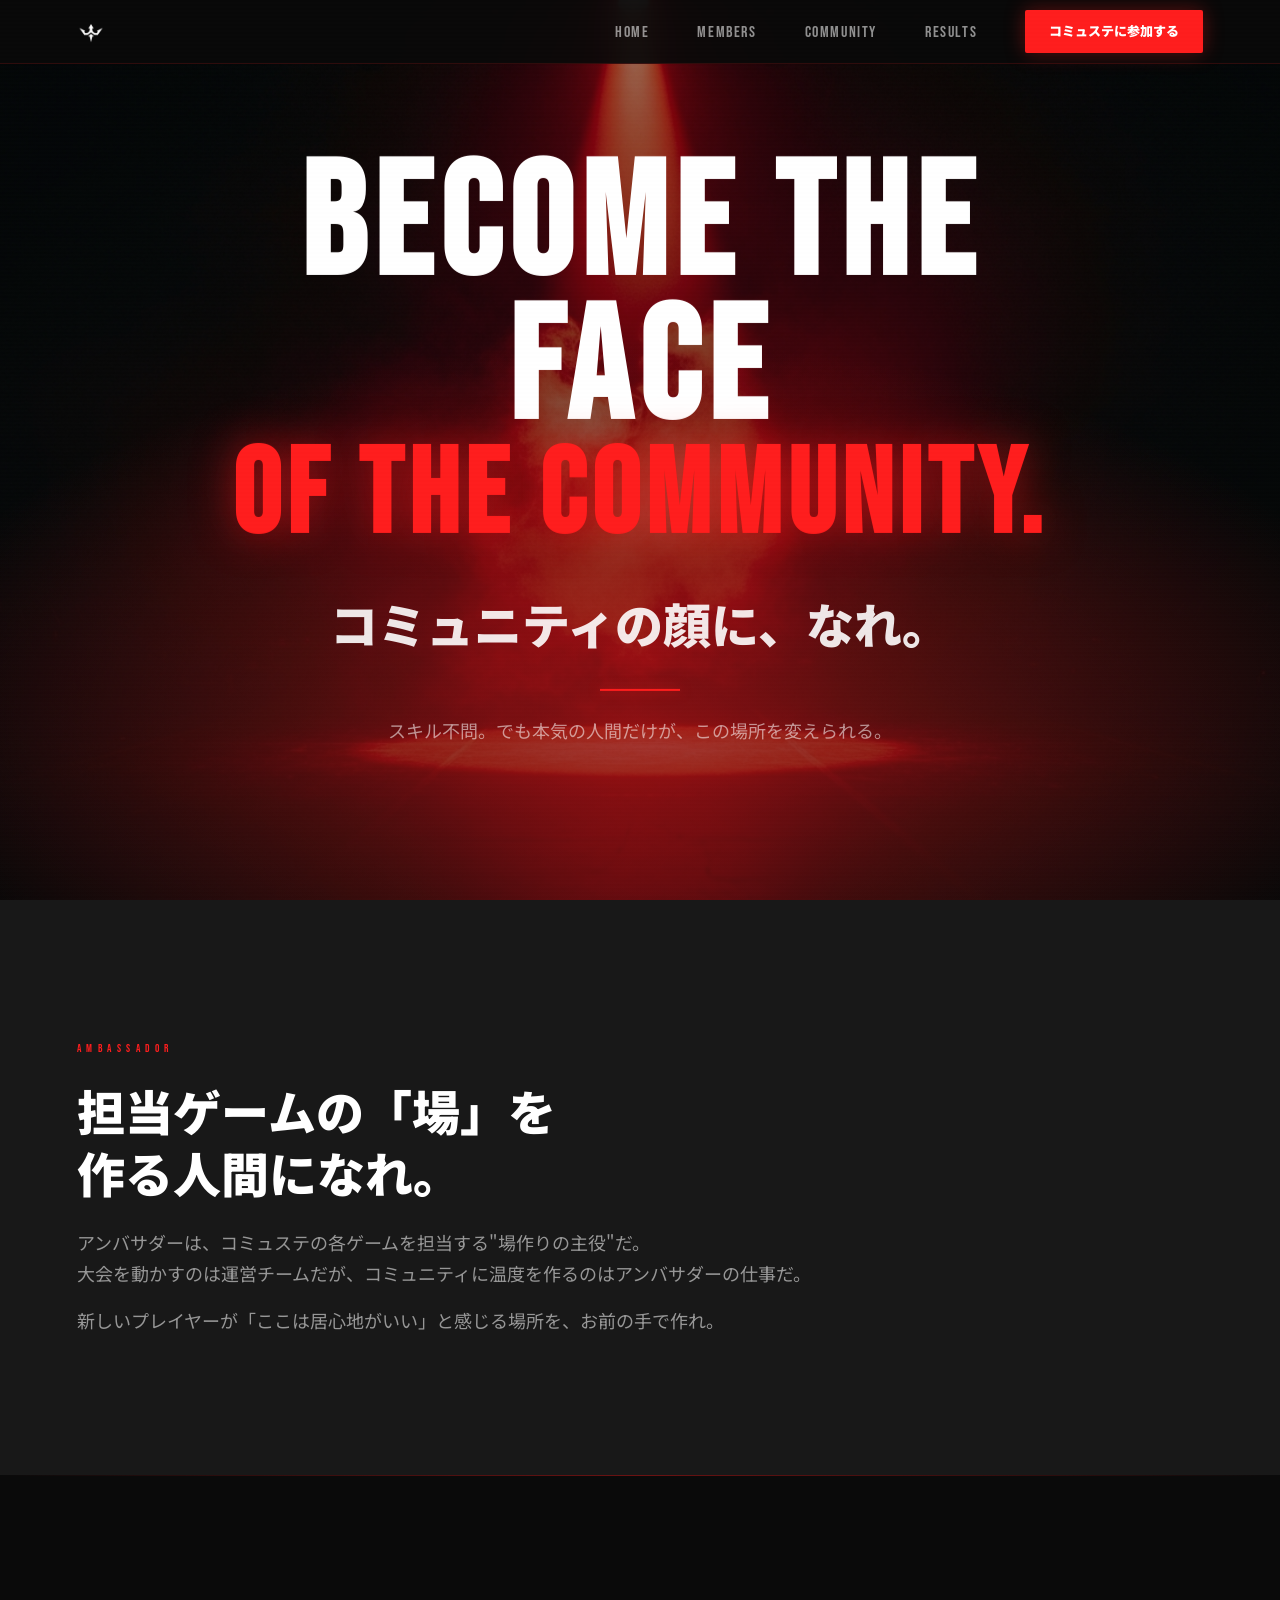
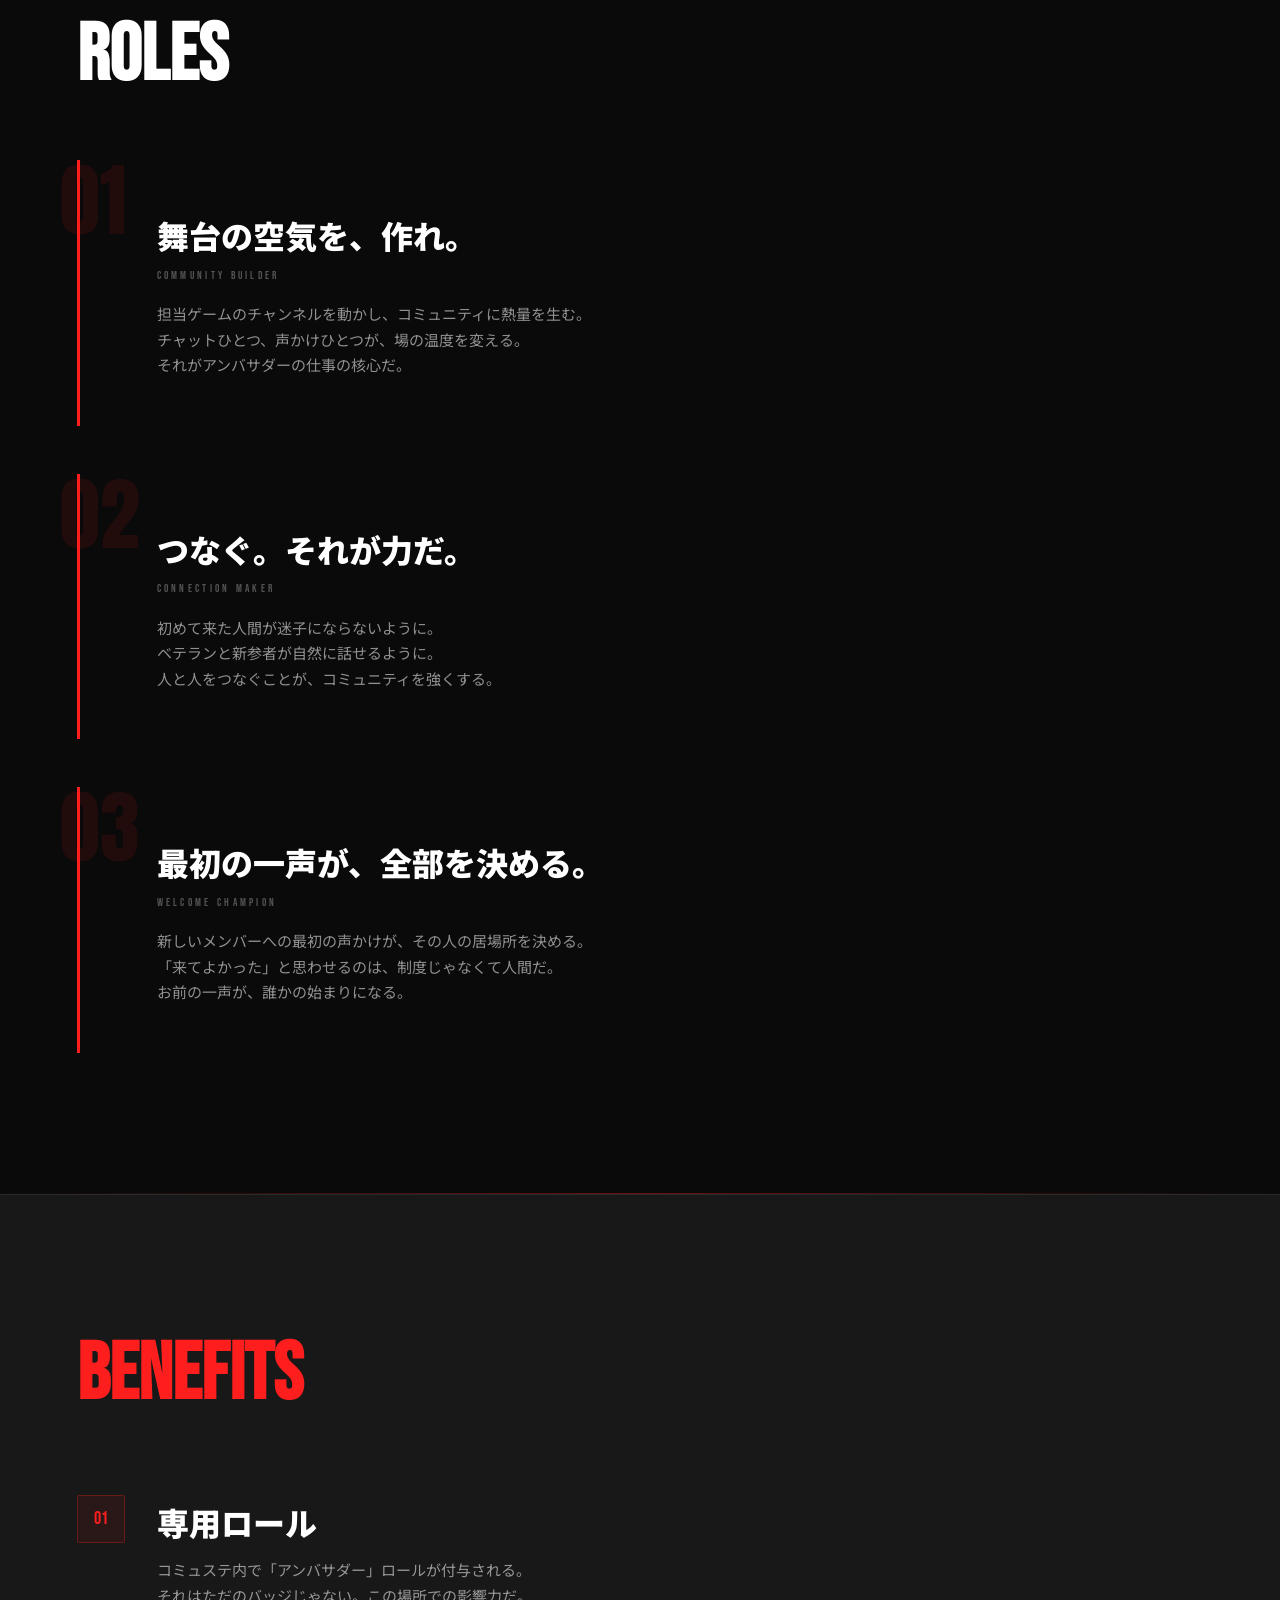
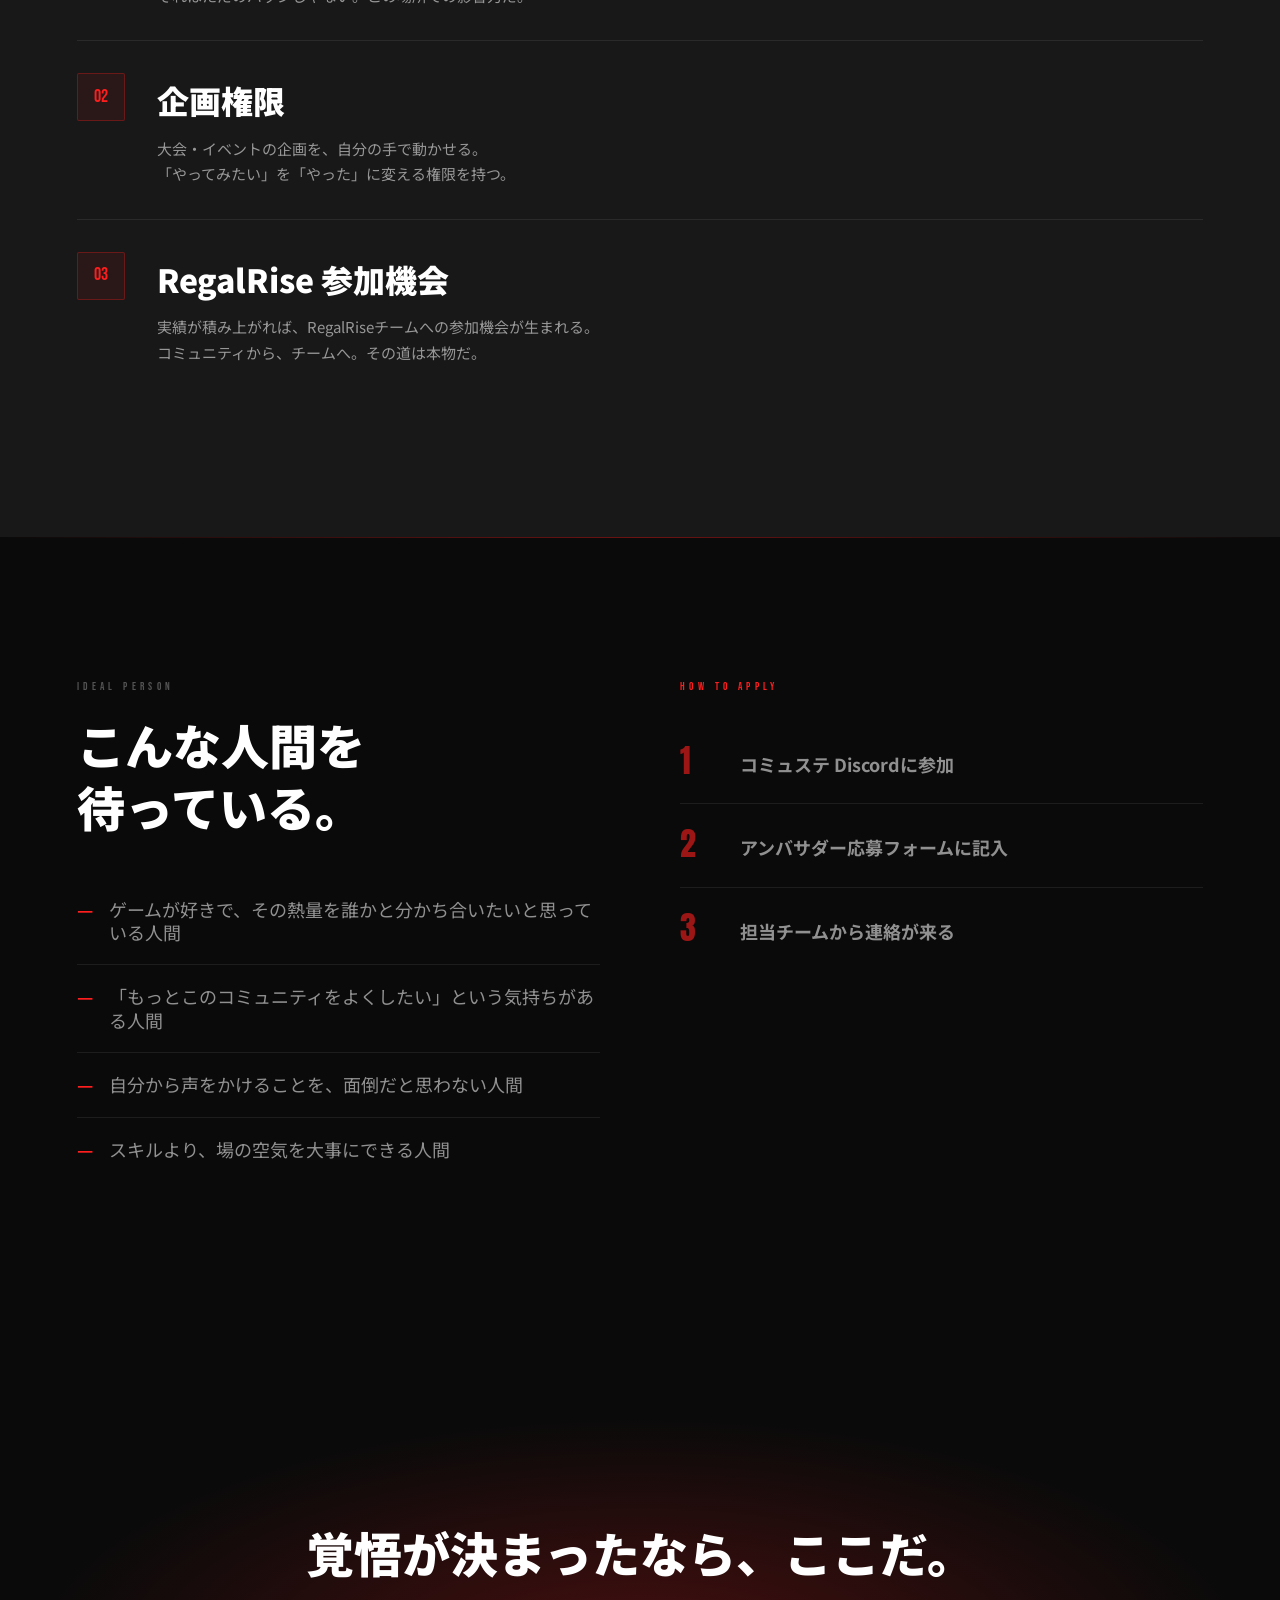
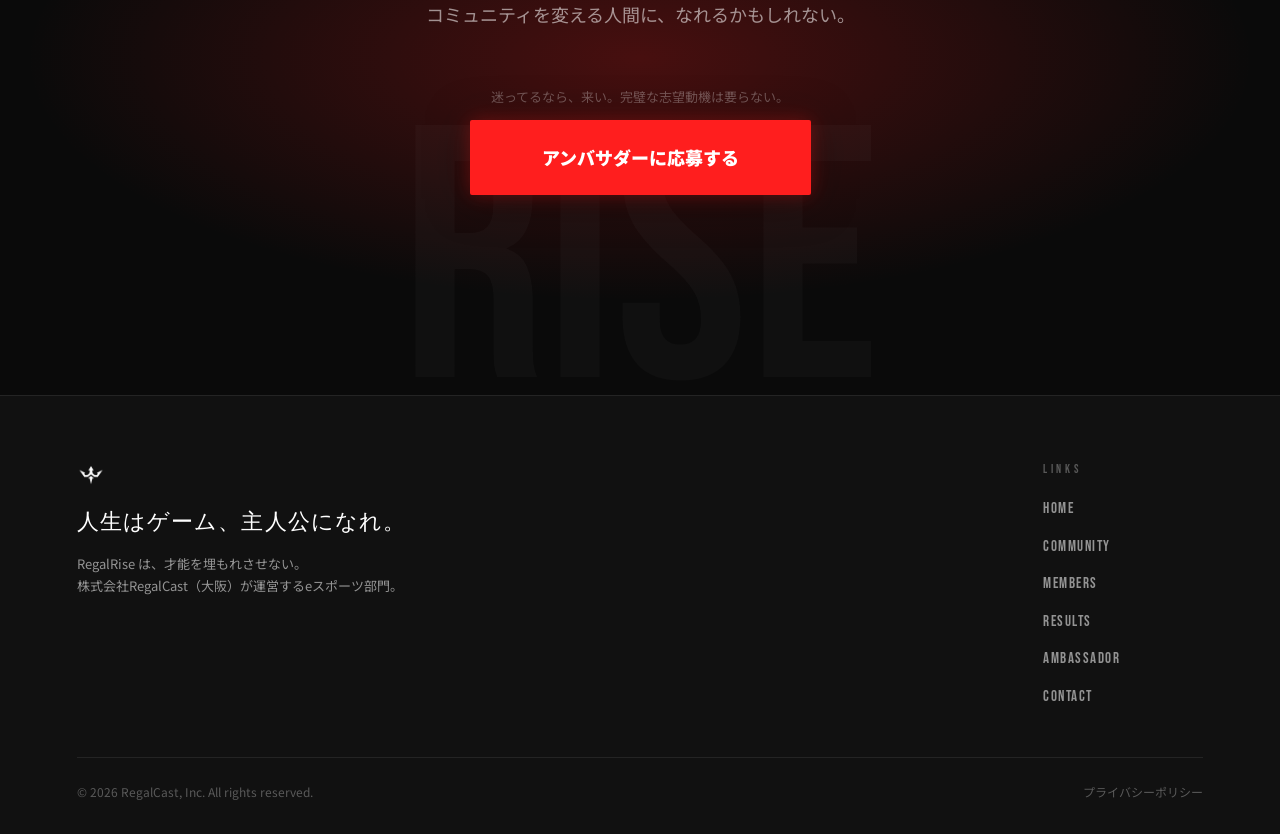
==== ambassador.html @ af154e37 "feat: RegalRise HP v3 初期コミット eスポーツチームRegalRise 公式HP - movie.html（ブランドムービー）からの遷移先 - 全9ページ（index/membe" ====
<!DOCTYPE html>
<html lang="ja">
<head>
  <meta charset="UTF-8">
  <meta name="viewport" content="width=device-width, initial-scale=1.0">
  <title>AMBASSADOR — RegalRise アンバサダー募集</title>
  <meta name="description" content="コミュニティの顔に、なれ。スキル不問。でも本気の人間だけが、この場所を変えられる。RegalRise アンバサダー制度。">
  <link rel="icon" type="image/png" href="assets/logo/favicon.png">
  <link rel="apple-touch-icon" href="assets/logo/regalrise_logo.png">
  <link rel="preconnect" href="https://fonts.googleapis.com">
  <link rel="preconnect" href="https://fonts.gstatic.com" crossorigin>
  <link href="https://fonts.googleapis.com/css2?family=Bebas+Neue&family=Anton&family=Noto+Sans+JP:wght@400;700;900&display=swap" rel="stylesheet">
  <link rel="stylesheet" href="assets/css/variables.css">
  <link rel="stylesheet" href="assets/css/base.css">
  <link rel="stylesheet" href="assets/css/nav.css">
  <style>
    /* ── HERO ── */
    .ambassador-hero {
      position: relative;
      height: 100vh;
      min-height: 600px;
      background:
        linear-gradient(to bottom, rgba(10,10,10,0.4) 0%, rgba(10,10,10,0.7) 100%),
        url('assets/images/ambassador_hero.png') center/cover no-repeat,
        #0A0A0A;
      overflow: hidden;
    }

    .ambassador-hero-glow {
      position: absolute;
      inset: 0;
      background: radial-gradient(ellipse 100% 70% at 50% 80%, rgba(255,30,30,0.45) 0%, transparent 60%);
      pointer-events: none;
      z-index: 0;
    }

    .ambassador-hero-text {
      position: absolute;
      top: 50%;
      left: 50%;
      transform: translate(-50%, -50%);
      text-align: center;
      z-index: 10;
      width: min(90%, 900px);
    }

    .hero-main-line1 {
      font-family: var(--font-display);
      font-size: var(--text-display-xl);
      color: #FFFFFF;
      letter-spacing: 0.05em;
      line-height: 0.9;
    }

    .hero-main-line2 {
      font-family: var(--font-display);
      font-size: calc(var(--text-display-xl) * 0.75);
      color: var(--color-red);
      text-shadow: var(--shadow-text-glow);
      letter-spacing: 0.05em;
      line-height: 0.9;
    }

    .hero-ja-sub {
      margin-top: 32px;
      font-family: var(--font-body);
      font-weight: 900;
      font-size: var(--text-h2);
      color: rgba(255,255,255,0.9);
    }

    .hero-red-rule {
      margin: 24px auto 0;
      width: 80px;
      height: 2px;
      background: var(--color-red);
      box-shadow: 0 0 12px rgba(255,30,30,0.6);
    }

    .hero-sub-copy {
      margin-top: 24px;
      font-family: var(--font-body);
      font-weight: 400;
      font-size: var(--text-body-l);
      color: var(--color-text-secondary);
    }

    /* ── WHAT IS ── */
    .whatis-section {
      background: var(--color-black-soft);
      padding: var(--section-pad-y) clamp(20px, 6vw, 80px);
    }

    .whatis-inner {
      max-width: var(--container-max);
      margin: 0 auto;
      display: grid;
      grid-template-columns: 1fr 200px;
      gap: 64px;
      align-items: flex-start;
    }

    .whatis-label {
      font-family: var(--font-display);
      font-size: 11px;
      letter-spacing: 0.5em;
      color: var(--color-red);
      margin-bottom: 20px;
    }

    .whatis-heading {
      font-family: var(--font-body);
      font-weight: 900;
      font-size: var(--text-h2);
      color: #FFFFFF;
      line-height: var(--leading-snug);
    }

    .whatis-body {
      margin-top: 24px;
      font-family: var(--font-body);
      font-weight: 400;
      font-size: var(--text-body-l);
      color: var(--color-text-secondary);
      line-height: var(--leading-normal);
    }

    /* ── ROLES ── */
    .roles-section {
      background: var(--color-black);
      padding: var(--section-pad-y) clamp(20px, 6vw, 80px);
    }

    .roles-inner {
      max-width: var(--container-max);
      margin: 0 auto;
    }

    .roles-title {
      font-family: var(--font-display);
      font-size: var(--text-display-m);
      color: #FFFFFF;
      line-height: 1;
      margin-bottom: 64px;
    }

    /* 縦3シーン */
    .role-scene {
      position: relative;
      padding: 48px 0 48px clamp(32px, 6vw, 80px);
      border-left: var(--border-left-accent);
      margin-bottom: 48px;
      overflow: visible;
    }

    .role-scene:last-child {
      margin-bottom: 0;
    }

    /* シーン2（特典）の左ラインをgoldに */
    .role-scene-benefits {
      border-left: 3px solid var(--color-gold);
    }

    .role-scene-number {
      position: absolute;
      left: -20px;
      top: 0;
      font-family: var(--font-impact);
      font-size: 80px;
      color: rgba(255,30,30,0.10);
      line-height: 1;
      pointer-events: none;
      user-select: none;
    }

    .role-scene-benefits .role-scene-number {
      color: rgba(232,161,90,0.10);
    }

    .role-title {
      font-family: var(--font-body);
      font-weight: 900;
      font-size: var(--text-h3);
      color: #FFFFFF;
      position: relative;
      z-index: 1;
    }

    .role-en {
      margin-top: 4px;
      font-family: var(--font-display);
      font-size: 11px;
      letter-spacing: 0.3em;
      color: var(--color-text-muted);
    }

    .role-body {
      margin-top: 16px;
      font-family: var(--font-body);
      font-weight: 400;
      font-size: var(--text-body);
      color: var(--color-text-secondary);
      line-height: var(--leading-normal);
      max-width: 560px;
    }

    /* ── BENEFITS ── */
    .benefits-section {
      background: var(--color-black-soft);
      padding: var(--section-pad-y) clamp(20px, 6vw, 80px);
      border-top: 1px solid var(--color-border);
    }

    .benefits-inner {
      max-width: var(--container-max);
      margin: 0 auto;
    }

    .benefits-title {
      font-family: var(--font-display);
      font-size: var(--text-display-m);
      color: var(--color-red);
      line-height: 1;
      margin-bottom: 48px;
    }

    .benefit-item {
      display: flex;
      align-items: flex-start;
      gap: 32px;
      padding: 32px 0;
      border-bottom: 1px solid var(--color-border);
    }

    .benefit-item:last-child {
      border-bottom: none;
    }

    .benefit-icon {
      width: 48px;
      height: 48px;
      border-radius: var(--radius-badge);
      background: var(--color-red-glow-soft);
      border: 1px solid var(--color-red-border);
      display: flex;
      align-items: center;
      justify-content: center;
      flex-shrink: 0;
      font-family: var(--font-display);
      font-size: 18px;
      color: var(--color-red);
    }

    .benefit-content {}

    .benefit-title {
      font-family: var(--font-body);
      font-weight: 900;
      font-size: var(--text-h3);
      color: #FFFFFF;
      margin-bottom: 8px;
    }

    .benefit-body {
      font-family: var(--font-body);
      font-weight: 400;
      font-size: var(--text-body);
      color: var(--color-text-secondary);
      line-height: var(--leading-normal);
    }

    /* ── IDEAL ── */
    .ideal-section {
      background: var(--color-black);
      padding: var(--section-pad-y) clamp(20px, 6vw, 80px);
    }

    .ideal-inner {
      max-width: var(--container-max);
      margin: 0 auto;
      display: grid;
      grid-template-columns: 1fr 1fr;
      gap: 80px;
      align-items: flex-start;
    }

    .ideal-left {}

    .ideal-label {
      font-family: var(--font-display);
      font-size: 11px;
      letter-spacing: 0.4em;
      color: var(--color-text-muted);
      margin-bottom: 16px;
    }

    .ideal-heading {
      font-family: var(--font-body);
      font-weight: 900;
      font-size: var(--text-h2);
      color: #FFFFFF;
      line-height: var(--leading-snug);
    }

    .ideal-list {
      margin-top: 40px;
      display: flex;
      flex-direction: column;
      gap: 0;
    }

    .ideal-item {
      display: flex;
      align-items: flex-start;
      gap: 16px;
      padding: 20px 0;
      border-bottom: 1px solid var(--color-border);
      font-family: var(--font-body);
      font-weight: 400;
      font-size: var(--text-body-l);
      color: var(--color-text-secondary);
      line-height: var(--leading-snug);
    }

    .ideal-item:last-child {
      border-bottom: none;
    }

    .ideal-item::before {
      content: '—';
      color: var(--color-red);
      font-family: var(--font-body);
      font-weight: 700;
      flex-shrink: 0;
    }

    /* 応募フロー */
    .apply-flow {
      display: flex;
      flex-direction: column;
      gap: 0;
    }

    .apply-flow-label {
      font-family: var(--font-display);
      font-size: 11px;
      letter-spacing: 0.4em;
      color: var(--color-red);
      margin-bottom: 24px;
    }

    .flow-step {
      display: flex;
      align-items: flex-start;
      gap: 24px;
      padding: 24px 0;
      border-bottom: 1px solid var(--color-border);
    }

    .flow-step:last-child {
      border-bottom: none;
    }

    .flow-step-num {
      font-family: var(--font-impact);
      font-size: 32px;
      color: var(--color-red);
      opacity: 0.6;
      line-height: 1;
      flex-shrink: 0;
      min-width: 36px;
    }

    .flow-step-text {
      font-family: var(--font-body);
      font-weight: 700;
      font-size: var(--text-body-l);
      color: var(--color-text-secondary);
      padding-top: 4px;
    }

    /* ── APPLY CTA ── */
    .apply-cta {
      position: relative;
      background: var(--color-black);
      padding: clamp(100px, 16vw, 200px) clamp(20px, 6vw, 80px);
      overflow: hidden;
      text-align: center;
    }

    .apply-cta-glow {
      position: absolute;
      inset: 0;
      background: radial-gradient(ellipse 80% 60% at 50% 50%, rgba(255,30,30,0.25) 0%, transparent 60%);
      pointer-events: none;
      z-index: 0;
    }

    .apply-cta-deco {
      position: absolute;
      bottom: -8%;
      left: 50%;
      transform: translateX(-50%);
      font-family: var(--font-display);
      font-size: 360px;
      color: rgba(255,255,255,0.025);
      pointer-events: none;
      user-select: none;
      white-space: nowrap;
      line-height: 1;
      z-index: 0;
    }

    .apply-cta-inner {
      position: relative;
      z-index: 10;
    }

    .apply-cta-heading {
      font-family: var(--font-body);
      font-weight: 900;
      font-size: var(--text-h2);
      color: #FFFFFF;
      line-height: var(--leading-snug);
    }

    .apply-cta-body {
      margin-top: 16px;
      font-family: var(--font-body);
      font-weight: 400;
      font-size: var(--text-body-l);
      color: var(--color-text-secondary);
      line-height: var(--leading-normal);
    }

    .apply-cta-hint {
      margin-bottom: 12px;
      font-family: var(--font-body);
      font-weight: 400;
      font-size: 13px;
      color: var(--color-text-muted);
    }

    .btn-apply {
      display: inline-flex;
      align-items: center;
      gap: 8px;
      background: var(--color-red);
      color: #FFFFFF;
      border: none;
      padding: 22px 72px;
      font-family: var(--font-body);
      font-weight: 900;
      font-size: 18px;
      border-radius: var(--radius-btn);
      box-shadow: var(--shadow-btn-red), 0 4px 40px rgba(0,0,0,0.5);
      cursor: pointer;
      transition: var(--transition-slow);
      white-space: nowrap;
      text-decoration: none;
    }

    .btn-apply:hover {
      background: #CC1818;
      box-shadow: 0 0 40px rgba(255,30,30,0.5), 0 4px 40px rgba(0,0,0,0.5);
      transform: translateY(-2px);
    }

    /* ── RESPONSIVE ── */
    @media (max-width: 1199px) {
      .whatis-inner {
        grid-template-columns: 1fr;
        gap: 0;
      }

      .ideal-inner {
        grid-template-columns: 1fr;
        gap: 56px;
      }
    }

    @media (max-width: 767px) {
      .ambassador-hero-text {
        width: 90%;
      }

      .role-scene {
        padding: 36px 0 36px clamp(24px, 5vw, 48px);
      }

      .role-scene-number {
        display: none;
      }

      .btn-apply {
        padding: 18px 40px;
        font-size: 16px;
        width: 100%;
        justify-content: center;
      }
    }
  </style>
</head>
<body>

<!-- ノイズキャンバス -->
<canvas id="noise-canvas" style="position:fixed;inset:0;pointer-events:none;z-index:1;opacity:0.025;"></canvas>
<div class="scanlines"></div>

<!-- ナビゲーション -->
<nav class="nav">
  <a href="index.html" class="nav-logo">
    <img src="assets/logo/regalrise_logo.png" alt="RegalRise">
  </a>
  <ul class="nav-links">
    <li><a href="index.html" class="nav-link">HOME</a></li>
    <li><a href="members.html" class="nav-link">MEMBERS</a></li>
    <li><a href="community.html" class="nav-link">COMMUNITY</a></li>
    <li><a href="results.html" class="nav-link">RESULTS</a></li>
  </ul>
  <a href="community.html" class="btn-primary nav-cta">コミュステに参加する</a>
  <button class="nav-hamburger" aria-label="メニューを開く" aria-expanded="false">
    <span></span><span></span><span></span>
  </button>
</nav>

<!-- モバイルメニュー -->
<div class="nav-mobile-menu" role="navigation" aria-label="モバイルナビゲーション">
  <a href="index.html">HOME</a>
  <a href="members.html">MEMBERS</a>
  <a href="community.html">COMMUNITY</a>
  <a href="results.html">RESULTS</a>
  <a href="ambassador.html">AMBASSADOR</a>
  <a href="community.html" class="btn-primary">コミュステに参加する</a>
</div>

<!-- HERO -->
<section class="ambassador-hero" aria-labelledby="amb-hero-heading">
  <div class="ambassador-hero-glow"></div>
  <div class="ambassador-hero-text">
    <h1 id="amb-hero-heading">
      <span class="hero-main-line1 glitch-once" style="animation-delay: 0.1s; display:block;">BECOME THE FACE</span>
      <span class="hero-main-line2 glitch-once" style="animation-delay: 0.4s; display:block;">OF THE COMMUNITY.</span>
    </h1>
    <p class="hero-ja-sub">コミュニティの顔に、なれ。</p>
    <div class="hero-red-rule"></div>
    <p class="hero-sub-copy">スキル不問。でも本気の人間だけが、この場所を変えられる。</p>
  </div>
</section>

<!-- WHAT IS -->
<section class="whatis-section" aria-labelledby="whatis-heading">
  <div class="whatis-inner">
    <div>
      <p class="whatis-label fade-up">AMBASSADOR</p>
      <h2 class="whatis-heading fade-up delay-1" id="whatis-heading">担当ゲームの「場」を<br>作る人間になれ。</h2>
      <div class="whatis-body fade-up delay-2">
        <p>
          アンバサダーは、コミュステの各ゲームを担当する"場作りの主役"だ。<br>
          大会を動かすのは運営チームだが、コミュニティに温度を作るのはアンバサダーの仕事だ。
        </p>
        <p style="margin-top: 16px;">
          新しいプレイヤーが「ここは居心地がいい」と感じる場所を、お前の手で作れ。
        </p>
      </div>
    </div>
    <!-- 右側は空気として使う -->
    <div></div>
  </div>
</section>

<hr class="energy-line">

<!-- ROLES（3シーン縦並び） -->
<section class="roles-section" aria-labelledby="roles-heading">
  <div class="roles-inner">
    <h2 class="roles-title fade-up" id="roles-heading">ROLES</h2>

    <!-- シーン1：場作り -->
    <div class="role-scene fade-up">
      <span class="role-scene-number">01</span>
      <h3 class="role-title">舞台の空気を、作れ。</h3>
      <p class="role-en">COMMUNITY BUILDER</p>
      <p class="role-body">
        担当ゲームのチャンネルを動かし、コミュニティに熱量を生む。<br>
        チャットひとつ、声かけひとつが、場の温度を変える。<br>
        それがアンバサダーの仕事の核心だ。
      </p>
    </div>

    <!-- シーン2：交流促進 -->
    <div class="role-scene fade-up">
      <span class="role-scene-number">02</span>
      <h3 class="role-title">つなぐ。それが力だ。</h3>
      <p class="role-en">CONNECTION MAKER</p>
      <p class="role-body">
        初めて来た人間が迷子にならないように。<br>
        ベテランと新参者が自然に話せるように。<br>
        人と人をつなぐことが、コミュニティを強くする。
      </p>
    </div>

    <!-- シーン3：新規歓迎 -->
    <div class="role-scene fade-up">
      <span class="role-scene-number">03</span>
      <h3 class="role-title">最初の一声が、全部を決める。</h3>
      <p class="role-en">WELCOME CHAMPION</p>
      <p class="role-body">
        新しいメンバーへの最初の声かけが、その人の居場所を決める。<br>
        「来てよかった」と思わせるのは、制度じゃなくて人間だ。<br>
        お前の一声が、誰かの始まりになる。
      </p>
    </div>
  </div>
</section>

<hr class="energy-line">

<!-- BENEFITS（特典） -->
<section class="benefits-section" aria-labelledby="benefits-heading">
  <div class="benefits-inner">
    <h2 class="benefits-title fade-up" id="benefits-heading">BENEFITS</h2>

    <div class="benefit-item fade-up delay-1">
      <div class="benefit-icon">01</div>
      <div class="benefit-content">
        <h3 class="benefit-title">専用ロール</h3>
        <p class="benefit-body">
          コミュステ内で「アンバサダー」ロールが付与される。<br>
          それはただのバッジじゃない。この場所での影響力だ。
        </p>
      </div>
    </div>

    <div class="benefit-item fade-up delay-2">
      <div class="benefit-icon">02</div>
      <div class="benefit-content">
        <h3 class="benefit-title">企画権限</h3>
        <p class="benefit-body">
          大会・イベントの企画を、自分の手で動かせる。<br>
          「やってみたい」を「やった」に変える権限を持つ。
        </p>
      </div>
    </div>

    <div class="benefit-item fade-up delay-3">
      <div class="benefit-icon">03</div>
      <div class="benefit-content">
        <h3 class="benefit-title">RegalRise 参加機会</h3>
        <p class="benefit-body">
          実績が積み上がれば、RegalRiseチームへの参加機会が生まれる。<br>
          コミュニティから、チームへ。その道は本物だ。
        </p>
      </div>
    </div>
  </div>
</section>

<hr class="energy-line">

<!-- IDEAL + APPLY FLOW -->
<section class="ideal-section" aria-labelledby="ideal-heading">
  <div class="ideal-inner">
    <div class="ideal-left">
      <p class="ideal-label fade-up">IDEAL PERSON</p>
      <h2 class="ideal-heading fade-up delay-1" id="ideal-heading">こんな人間を<br>待っている。</h2>
      <ul class="ideal-list fade-up delay-2" aria-label="こんな人に来てほしい">
        <li class="ideal-item">ゲームが好きで、その熱量を誰かと分かち合いたいと思っている人間</li>
        <li class="ideal-item">「もっとこのコミュニティをよくしたい」という気持ちがある人間</li>
        <li class="ideal-item">自分から声をかけることを、面倒だと思わない人間</li>
        <li class="ideal-item">スキルより、場の空気を大事にできる人間</li>
      </ul>
    </div>

    <div class="fade-up delay-2">
      <p class="apply-flow-label">HOW TO APPLY</p>
      <div class="apply-flow">
        <div class="flow-step">
          <span class="flow-step-num">1</span>
          <span class="flow-step-text">コミュステ Discordに参加</span>
        </div>
        <div class="flow-step">
          <span class="flow-step-num">2</span>
          <span class="flow-step-text">アンバサダー応募フォームに記入</span>
        </div>
        <div class="flow-step">
          <span class="flow-step-num">3</span>
          <span class="flow-step-text">担当チームから連絡が来る</span>
        </div>
      </div>
    </div>
  </div>
</section>

<!-- APPLY CTA -->
<section class="apply-cta" aria-labelledby="apply-cta-heading">
  <div class="apply-cta-glow"></div>
  <div class="apply-cta-deco" aria-hidden="true">RISE</div>

  <div class="apply-cta-inner">
    <h2 class="apply-cta-heading fade-up" id="apply-cta-heading">覚悟が決まったなら、ここだ。</h2>
    <p class="apply-cta-body fade-up delay-1">コミュニティを変える人間に、なれるかもしれない。</p>

    <div style="margin-top: 56px;" class="fade-up delay-2">
      <p class="apply-cta-hint">迷ってるなら、来い。完璧な志望動機は要らない。</p>
      <a href="community.html" class="btn-apply">アンバサダーに応募する</a>
    </div>
  </div>
</section>

<!-- FOOTER -->
<footer class="footer">
  <div class="footer-inner">
    <div class="footer-top">
      <div class="footer-brand">
        <img src="assets/logo/regalrise_logo.png" class="footer-logo" alt="RegalRise">
        <p class="footer-tagline">人生はゲーム、主人公になれ。</p>
        <p class="footer-desc">RegalRise は、才能を埋もれさせない。<br>株式会社RegalCast（大阪）が運営するeスポーツ部門。</p>
      </div>
      <div class="footer-links">
        <p class="footer-nav-label">LINKS</p>
        <a href="index.html">HOME</a>
        <a href="community.html">COMMUNITY</a>
        <a href="members.html">MEMBERS</a>
        <a href="results.html">RESULTS</a>
        <a href="ambassador.html">AMBASSADOR</a>
        <a href="contact.html">CONTACT</a>
      </div>
    </div>
    <div class="footer-bottom">
      <span>© 2026 RegalCast, Inc. All rights reserved.</span>
      <a href="#">プライバシーポリシー</a>
    </div>
  </div>
</footer>

<script src="assets/js/noise.js"></script>
<script src="assets/js/scroll-anim.js"></script>
<script>
  // ハンバーガーメニュー
  const hamburger = document.querySelector('.nav-hamburger');
  const mobileMenu = document.querySelector('.nav-mobile-menu');
  if (hamburger && mobileMenu) {
    hamburger.addEventListener('click', function () {
      const isOpen = mobileMenu.classList.toggle('open');
      hamburger.setAttribute('aria-expanded', String(isOpen));
    });
    mobileMenu.querySelectorAll('a').forEach(function(link) {
      link.addEventListener('click', function() {
        mobileMenu.classList.remove('open');
        hamburger.setAttribute('aria-expanded', 'false');
      });
    });
    document.addEventListener('click', function(e) {
      if (!hamburger.contains(e.target) && !mobileMenu.contains(e.target)) {
        mobileMenu.classList.remove('open');
        hamburger.setAttribute('aria-expanded', 'false');
      }
    });
  }
</script>
</body>
</html>
---- assets/css/variables.css ----
/* ============================================================
   RegalRise HP v2 — CSS Variables
   design_spec.md Section 1 完全準拠
   ============================================================ */

:root {
  /* ─── ベースカラー ─── */
  --color-black:        #0A0A0A;
  --color-black-mid:    #111111;
  --color-black-soft:   #181818;
  --color-black-raise:  #1F1F1F;

  /* ─── レッドシステム ─── */
  --color-red:          #FF1E1E;
  --color-red-dim:      #CC1818;
  --color-red-glow:     rgba(255, 30, 30, 0.40);
  --color-red-glow-mid: rgba(255, 30, 30, 0.20);
  --color-red-glow-soft:rgba(255, 30, 30, 0.08);
  --color-red-border:   rgba(255, 30, 30, 0.30);

  /* ─── テキスト ─── */
  --color-text-primary:   #FFFFFF;
  --color-text-secondary: rgba(255,255,255,0.55);
  --color-text-muted:     rgba(255,255,255,0.30);
  --color-text-red:       #FF1E1E;

  /* ─── Gold（Navy/Black背景上専用。White背景上使用絶対禁止） ─── */
  --color-gold:           #E8A15A;
  --color-gold-glow:      rgba(232,161,90,0.20);

  /* ─── ボーダー・区切り ─── */
  --color-border:         rgba(255,255,255,0.08);
  --color-border-red:     rgba(255, 30, 30, 0.30);
  --color-border-strong:  rgba(255,255,255,0.15);

  /* ─── エフェクト ─── */
  --scanline-opacity:     0.04;
  --noise-opacity:        0.025;

  /* ─── グラデーション ─── */
  --grad-hero-bg:
    radial-gradient(ellipse 80% 60% at 60% 40%, rgba(255,30,30,0.18) 0%, transparent 70%),
    #0A0A0A;
  --grad-red-sweep:
    linear-gradient(90deg, transparent 0%, #FF1E1E 50%, transparent 100%);
  --grad-black-bottom:
    linear-gradient(to bottom, transparent 0%, #0A0A0A 100%);
  --grad-red-vignette:
    radial-gradient(ellipse at 50% 100%, rgba(255,30,30,0.15) 0%, transparent 60%);

  /* ─── フォントファミリー ─── */
  --font-display: 'Bebas Neue', sans-serif;
  --font-impact:  'Anton', sans-serif;
  --font-body:    'Noto Sans JP', sans-serif;

  /* ─── タイポグラフィスケール ─── */
  --text-display-xl:  clamp(80px,  14vw, 160px);
  --text-display-l:   clamp(56px,  9vw,  120px);
  --text-display-m:   clamp(40px,  6.5vw, 80px);
  --text-h2:          clamp(28px,  4vw,   48px);
  --text-h3:          clamp(20px,  2.5vw, 32px);
  --text-body-l:      clamp(16px,  1.5vw, 18px);
  --text-body:        15px;
  --text-label:       clamp(11px,  1.1vw, 13px);
  --text-stat:        clamp(64px,  10vw, 120px);
  --text-stat-sub:    clamp(14px,  1.5vw, 18px);

  /* ─── 行間 ─── */
  --leading-tight:    1.0;
  --leading-snug:     1.3;
  --leading-normal:   1.7;
  --leading-loose:    2.0;

  /* ─── セクション余白 ─── */
  --section-pad-y:       clamp(80px, 12vw, 140px);
  --section-pad-x:       clamp(20px, 6vw,  80px);
  --container-max:       1200px;
  --container-wide:      1400px;

  /* ─── カード・サーフェス ─── */
  --radius-card:         4px;
  --radius-btn:          2px;
  --radius-badge:        2px;
  --radius-large:        8px;

  /* ─── シャドウ ─── */
  --shadow-card:         0 2px 20px rgba(0,0,0,0.6);
  --shadow-card-red:     0 0 24px rgba(255,30,30,0.20), 0 2px 16px rgba(0,0,0,0.6);
  --shadow-btn-red:      0 0 20px rgba(255,30,30,0.35);
  --shadow-text-glow:    0 0 40px rgba(255,30,30,0.50);

  /* ─── ボーダー ─── */
  --border-card:         1px solid rgba(255,255,255,0.08);
  --border-card-red:     1px solid rgba(255,30,30,0.25);
  --border-left-accent:  3px solid #FF1E1E;

  /* ─── トランジション ─── */
  --transition-fast:     150ms ease;
  --transition-base:     250ms ease;
  --transition-slow:     450ms cubic-bezier(0.22, 1, 0.36, 1);

  /* ─── z-index ─── */
  --z-nav:        100;
  --z-overlay:    200;
  --z-modal:      300;
}
---- assets/css/base.css ----
/* ============================================================
   RegalRise HP v2 — Base / Reset / Common
   ============================================================ */

/* ─── Reset ─── */
*, *::before, *::after {
  box-sizing: border-box;
  margin: 0;
  padding: 0;
}

html {
  font-size: 16px;
  scroll-behavior: smooth;
}

body {
  background: var(--color-black);
  color: var(--color-text-primary);
  font-family: var(--font-body);
  font-weight: 400;
  line-height: var(--leading-normal);
  overflow-x: hidden;
  -webkit-font-smoothing: antialiased;
  -moz-osx-font-smoothing: grayscale;
}

img {
  display: block;
  max-width: 100%;
}

a {
  text-decoration: none;
  color: inherit;
}

ul, ol {
  list-style: none;
}

button {
  cursor: pointer;
  border: none;
  background: none;
  font: inherit;
}

/* ─── Scanline Overlay ─── */
.scanlines {
  position: fixed;
  inset: 0;
  background: repeating-linear-gradient(
    0deg,
    transparent,
    transparent 2px,
    rgba(0,0,0,0.06) 2px,
    rgba(0,0,0,0.06) 4px
  );
  pointer-events: none;
  z-index: var(--z-overlay);
  opacity: var(--scanline-opacity);
}

/* ─── Noise Canvas (共通スタイル) ─── */
#noise-canvas {
  position: fixed;
  inset: 0;
  pointer-events: none;
  z-index: 1;
  opacity: var(--noise-opacity);
}

/* ─── Container ─── */
.container {
  max-width: var(--container-max);
  margin: 0 auto;
  padding: 0 var(--section-pad-x);
}

.container-wide {
  max-width: var(--container-wide);
  margin: 0 auto;
  padding: 0 var(--section-pad-x);
}

/* ─── Buttons ─── */
.btn-primary {
  display: inline-flex;
  align-items: center;
  gap: 8px;
  background: var(--color-red);
  color: #FFFFFF;
  border: none;
  padding: 14px 36px;
  font-family: var(--font-body);
  font-weight: 900;
  font-size: 15px;
  border-radius: var(--radius-btn);
  box-shadow: var(--shadow-btn-red);
  cursor: pointer;
  transition: var(--transition-slow);
  white-space: nowrap;
}

.btn-primary:hover {
  background: var(--color-red-dim);
  box-shadow: 0 0 32px rgba(255,30,30,0.45);
  transform: translateY(-2px);
}

.btn-ghost {
  display: inline-flex;
  align-items: center;
  gap: 8px;
  background: transparent;
  color: #FFFFFF;
  border: 1px solid rgba(255,255,255,0.30);
  padding: 13px 32px;
  font-family: var(--font-body);
  font-weight: 700;
  font-size: 15px;
  border-radius: var(--radius-btn);
  cursor: pointer;
  transition: var(--transition-base);
  white-space: nowrap;
}

.btn-ghost:hover {
  border-color: rgba(255,255,255,0.60);
  background: rgba(255,255,255,0.05);
}

/* ─── Game Badges ─── */
.badge-game {
  display: inline-block;
  padding: 3px 10px;
  border-radius: var(--radius-badge);
  font-family: var(--font-body);
  font-weight: 700;
  font-size: 11px;
  letter-spacing: 0.05em;
  white-space: nowrap;
}

.badge-apex      { background: rgba(255,30,30,0.15);  color: #FF1E1E; border: 1px solid rgba(255,30,30,0.30); }
.badge-sf6       { background: rgba(232,161,90,0.15); color: #E8A15A; border: 1px solid rgba(232,161,90,0.30); }
.badge-valorant  { background: rgba(255,70,84,0.15);  color: #FF4654; border: 1px solid rgba(255,70,84,0.30); }
.badge-slayspire { background: rgba(120,80,255,0.15); color: #7850FF; border: 1px solid rgba(120,80,255,0.30); }
.badge-news      { background: var(--color-red-glow-soft); color: var(--color-red); border: 1px solid var(--color-red-border); }

/* ─── Energy Line (セクション区切り) ─── */
.energy-line {
  display: block;
  width: 100%;
  height: 1px;
  background: var(--grad-red-sweep);
  opacity: 0.4;
  margin: 0;
  border: none;
}

/* ─── Fade-up アニメーション ─── */
.fade-up {
  opacity: 0;
  transform: translateY(32px);
  transition: opacity 0.6s cubic-bezier(0.22, 1, 0.36, 1),
              transform 0.6s cubic-bezier(0.22, 1, 0.36, 1);
}

.fade-up.visible {
  opacity: 1;
  transform: translateY(0);
}

.fade-up.delay-1 { transition-delay: 0.1s; }
.fade-up.delay-2 { transition-delay: 0.2s; }
.fade-up.delay-3 { transition-delay: 0.3s; }
.fade-up.delay-4 { transition-delay: 0.4s; }
.fade-up.delay-5 { transition-delay: 0.5s; }

/* ─── Glitch-in (hero 1回のみ) ─── */
.glitch-once {
  animation: glitchIn 0.6s cubic-bezier(0.22, 1, 0.36, 1) both;
}

@keyframes glitchIn {
  0%   { opacity: 0; transform: translateX(-6px) skewX(-2deg); filter: blur(2px); }
  20%  { opacity: 1; transform: translateX(4px) skewX(1deg); filter: blur(0); }
  40%  { transform: translateX(-2px); }
  60%  { transform: translateX(1px); }
  100% { transform: translateX(0); }
}

/* ─── Bounce animation (scroll hint) ─── */
@keyframes bounce {
  0%, 100% { transform: translateY(0); }
  50%       { transform: translateY(8px); }
}

/* ─── Link hover red ─── */
.link-red {
  color: var(--color-text-secondary);
  transition: color var(--transition-fast);
}
.link-red:hover { color: var(--color-red); }

/* ─── Section label ─── */
.section-label {
  font-family: var(--font-display);
  font-size: 12px;
  letter-spacing: 0.4em;
  color: var(--color-red);
  text-transform: uppercase;
}

/* ─── Footer ─── */
.footer {
  background: var(--color-black-mid);
  border-top: 1px solid var(--color-border);
  padding: 64px var(--section-pad-x) 32px;
  position: relative;
  z-index: 10;
}

.footer-inner {
  max-width: var(--container-max);
  margin: 0 auto;
}

.footer-top {
  display: grid;
  grid-template-columns: 1fr auto;
  gap: 64px;
  align-items: flex-start;
  padding-bottom: 48px;
  border-bottom: 1px solid var(--color-border);
}

.footer-logo {
  height: 28px;
  filter: invert(1);
  margin-bottom: 16px;
}

.footer-tagline {
  font-family: var(--font-display);
  font-size: clamp(16px, 2.5vw, 22px);
  letter-spacing: 0.05em;
  color: var(--color-text-primary);
  margin-bottom: 12px;
}

.footer-desc {
  font-size: 13px;
  color: var(--color-text-secondary);
  line-height: var(--leading-normal);
}

.footer-links {
  display: flex;
  flex-direction: column;
  gap: 12px;
  min-width: 160px;
}

.footer-nav-label {
  font-family: var(--font-display);
  font-size: 12px;
  letter-spacing: 0.3em;
  color: var(--color-text-muted);
  margin-bottom: 4px;
}

.footer-links a {
  font-family: var(--font-display);
  font-size: 15px;
  letter-spacing: 0.1em;
  color: var(--color-text-secondary);
  transition: color var(--transition-fast);
}

.footer-links a:hover {
  color: var(--color-red);
}

.footer-bottom {
  display: flex;
  justify-content: space-between;
  align-items: center;
  padding-top: 24px;
  font-size: 12px;
  color: var(--color-text-muted);
}

.footer-bottom a {
  color: var(--color-text-muted);
  transition: color var(--transition-fast);
}

.footer-bottom a:hover {
  color: var(--color-text-secondary);
}

/* ─── Responsive: reduced motion ─── */
@media (prefers-reduced-motion: reduce) {
  *, *::before, *::after {
    animation-duration: 0.01ms !important;
    transition-duration: 0.01ms !important;
  }
}

/* ─── Responsive: mobile footer ─── */
@media (max-width: 767px) {
  .footer-top {
    grid-template-columns: 1fr;
    gap: 40px;
  }

  .footer-bottom {
    flex-direction: column;
    gap: 8px;
    text-align: center;
  }
}
---- assets/css/nav.css ----
/* ============================================================
   RegalRise HP v2 — Navigation (固定ナビ・全ページ共通)
   design_spec.md NAV仕様準拠
   ============================================================ */

.nav {
  position: fixed;
  top: 0;
  left: 0;
  right: 0;
  height: 64px;
  padding: 0 clamp(20px, 6vw, 80px);
  display: flex;
  align-items: center;
  gap: 0;
  background: rgba(10,10,10,0.92);
  backdrop-filter: blur(12px);
  -webkit-backdrop-filter: blur(12px);
  border-bottom: 1px solid rgba(255,30,30,0.15);
  z-index: var(--z-nav);
}

/* ─── ロゴ ─── */
.nav-logo {
  flex-shrink: 0;
  margin-right: auto;
}

.nav-logo img {
  height: 28px;
  filter: invert(1);
  display: block;
  transition: opacity var(--transition-fast);
}

.nav-logo:hover img {
  opacity: 0.8;
}

/* ─── ナビリンク群 ─── */
.nav-links {
  display: flex;
  align-items: center;
  gap: clamp(24px, 4vw, 48px);
  margin-right: clamp(24px, 4vw, 48px);
}

.nav-link {
  font-family: var(--font-display);
  font-size: 16px;
  letter-spacing: 0.1em;
  color: var(--color-text-secondary);
  transition: color var(--transition-fast);
  position: relative;
  padding-bottom: 4px;
}

/* ホバー下線伸び */
.nav-link::after {
  content: '';
  display: block;
  position: absolute;
  bottom: 0;
  left: 0;
  width: 100%;
  height: 2px;
  background: var(--color-red);
  transform: scaleX(0);
  transform-origin: left;
  transition: transform var(--transition-base);
}

.nav-link:hover {
  color: var(--color-text-primary);
}

.nav-link:hover::after,
.nav-link.active::after {
  transform: scaleX(1);
}

.nav-link.active {
  color: var(--color-text-primary);
}

/* ─── CTAボタン ─── */
.nav-cta {
  flex-shrink: 0;
  font-size: 13px;
  padding: 10px 24px;
}

/* ─── ハンバーガーボタン（モバイル用） ─── */
.nav-hamburger {
  display: none;
  flex-direction: column;
  justify-content: center;
  gap: 5px;
  width: 36px;
  height: 36px;
  margin-left: 12px;
  background: none;
  border: none;
  cursor: pointer;
  padding: 4px;
  flex-shrink: 0;
}

.nav-hamburger span {
  display: block;
  width: 100%;
  height: 2px;
  background: #FFFFFF;
  border-radius: 1px;
  transition: transform 0.3s ease, opacity 0.3s ease;
  transform-origin: center;
}

/* 開いたとき × に変形 */
.nav-hamburger[aria-expanded="true"] span:nth-child(1) {
  transform: translateY(7px) rotate(45deg);
}
.nav-hamburger[aria-expanded="true"] span:nth-child(2) {
  opacity: 0;
  transform: scaleX(0);
}
.nav-hamburger[aria-expanded="true"] span:nth-child(3) {
  transform: translateY(-7px) rotate(-45deg);
}

/* ─── モバイルメニュー ─── */
.nav-mobile-menu {
  position: fixed;
  top: 64px;
  left: 0;
  right: 0;
  background: rgba(10,10,10,0.98);
  backdrop-filter: blur(16px);
  -webkit-backdrop-filter: blur(16px);
  border-bottom: 1px solid rgba(255,30,30,0.3);
  padding: 24px clamp(20px, 6vw, 80px) 32px;
  z-index: 150;
  flex-direction: column;
  gap: 0;
  /* アニメーション用 */
  display: flex;
  opacity: 0;
  visibility: hidden;
  transform: translateY(-8px);
  transition: opacity 0.25s ease, transform 0.25s ease, visibility 0.25s;
  pointer-events: none;
}

.nav-mobile-menu.open {
  opacity: 1;
  visibility: visible;
  transform: translateY(0);
  pointer-events: auto;
}

.nav-mobile-menu a {
  font-family: var(--font-display);
  font-size: 24px;
  letter-spacing: 0.1em;
  color: var(--color-text-secondary);
  padding: 16px 0;
  border-bottom: 1px solid var(--color-border);
  transition: color var(--transition-fast);
}

.nav-mobile-menu a:hover {
  color: var(--color-red);
}

.nav-mobile-menu .btn-primary {
  margin-top: 24px;
  width: 100%;
  justify-content: center;
}

/* ─── Responsive ─── */
@media (max-width: 767px) {
  .nav {
    height: 56px;
  }

  .nav-links {
    display: none;
  }

  .nav-cta {
    display: none;
  }

  .nav-hamburger {
    display: flex;
  }

  .nav-logo img {
    height: 24px;
  }

  /* モバイルではメニューのtopをナビの高さに合わせる */
  .nav-mobile-menu {
    top: 56px;
  }
}

@media (min-width: 768px) and (max-width: 1199px) {
  .nav-links {
    gap: 24px;
  }

  .nav-cta {
    font-size: 12px;
    padding: 9px 18px;
  }
}
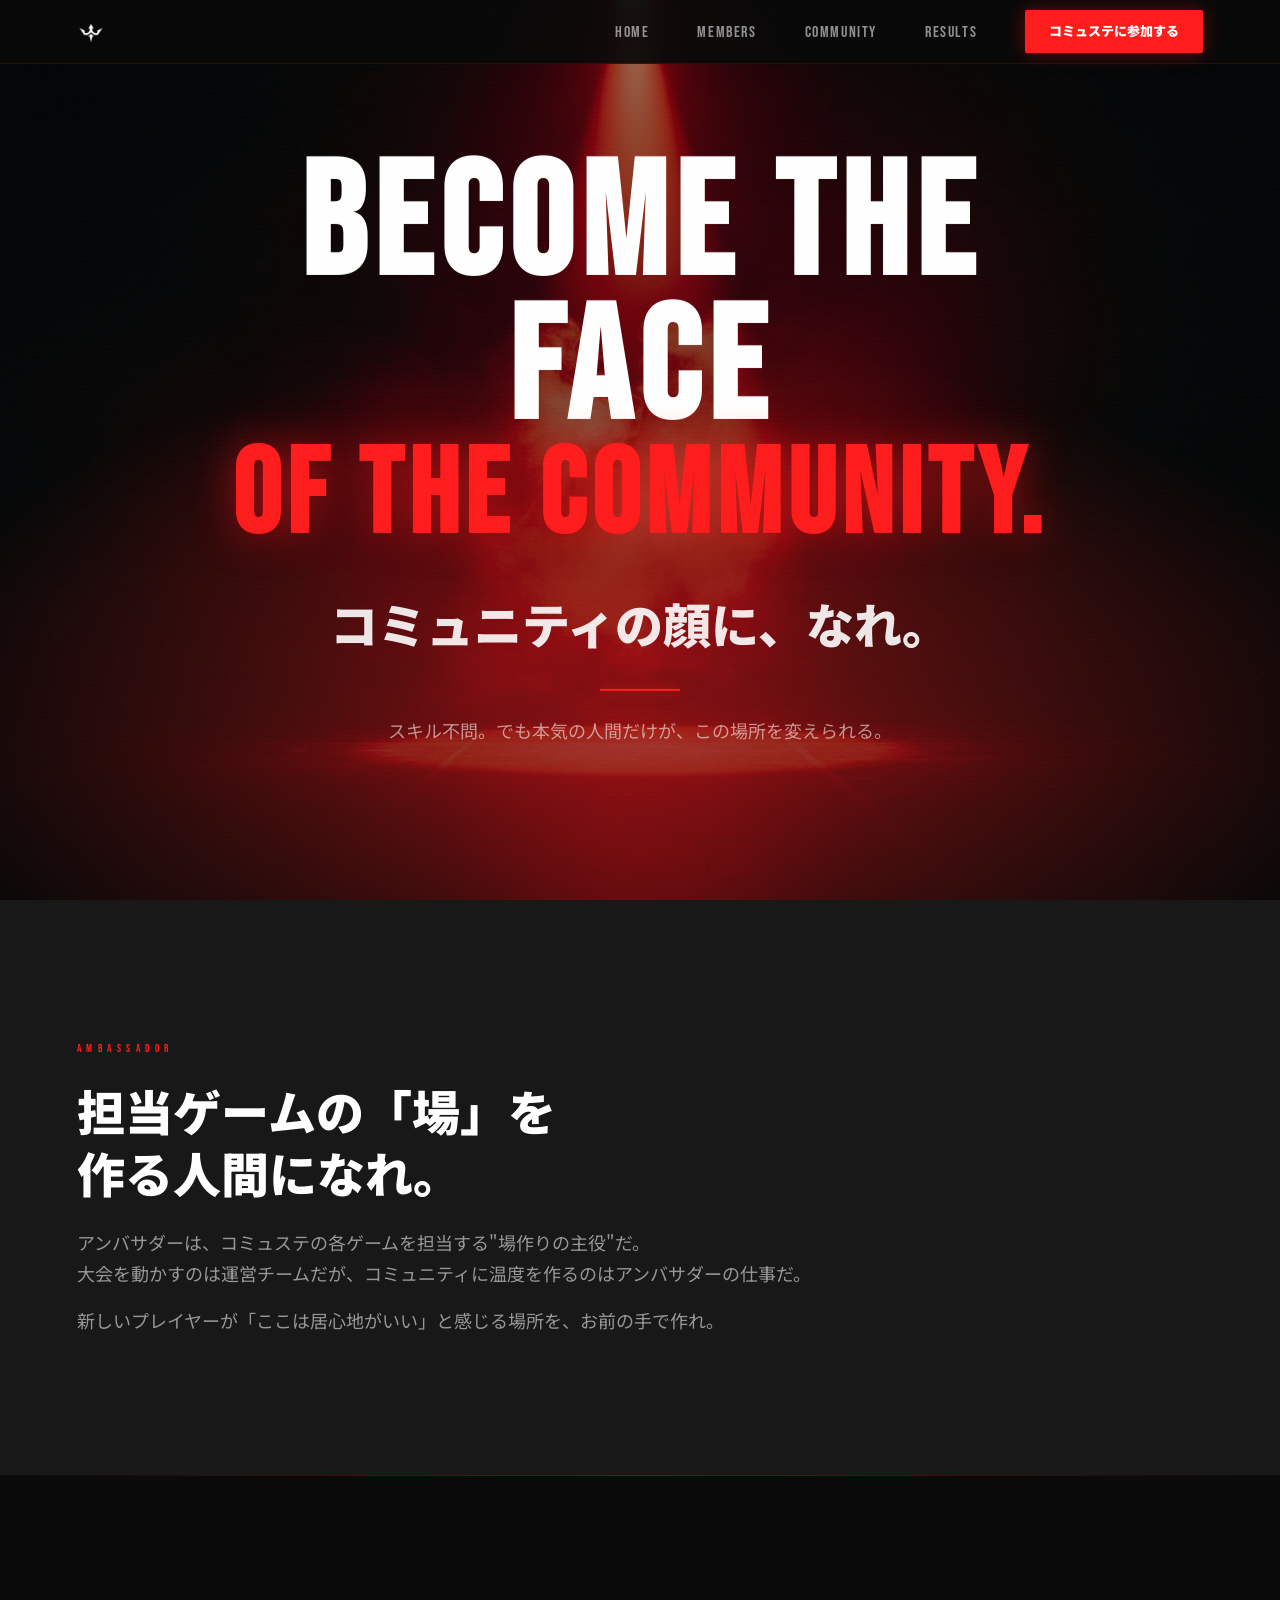
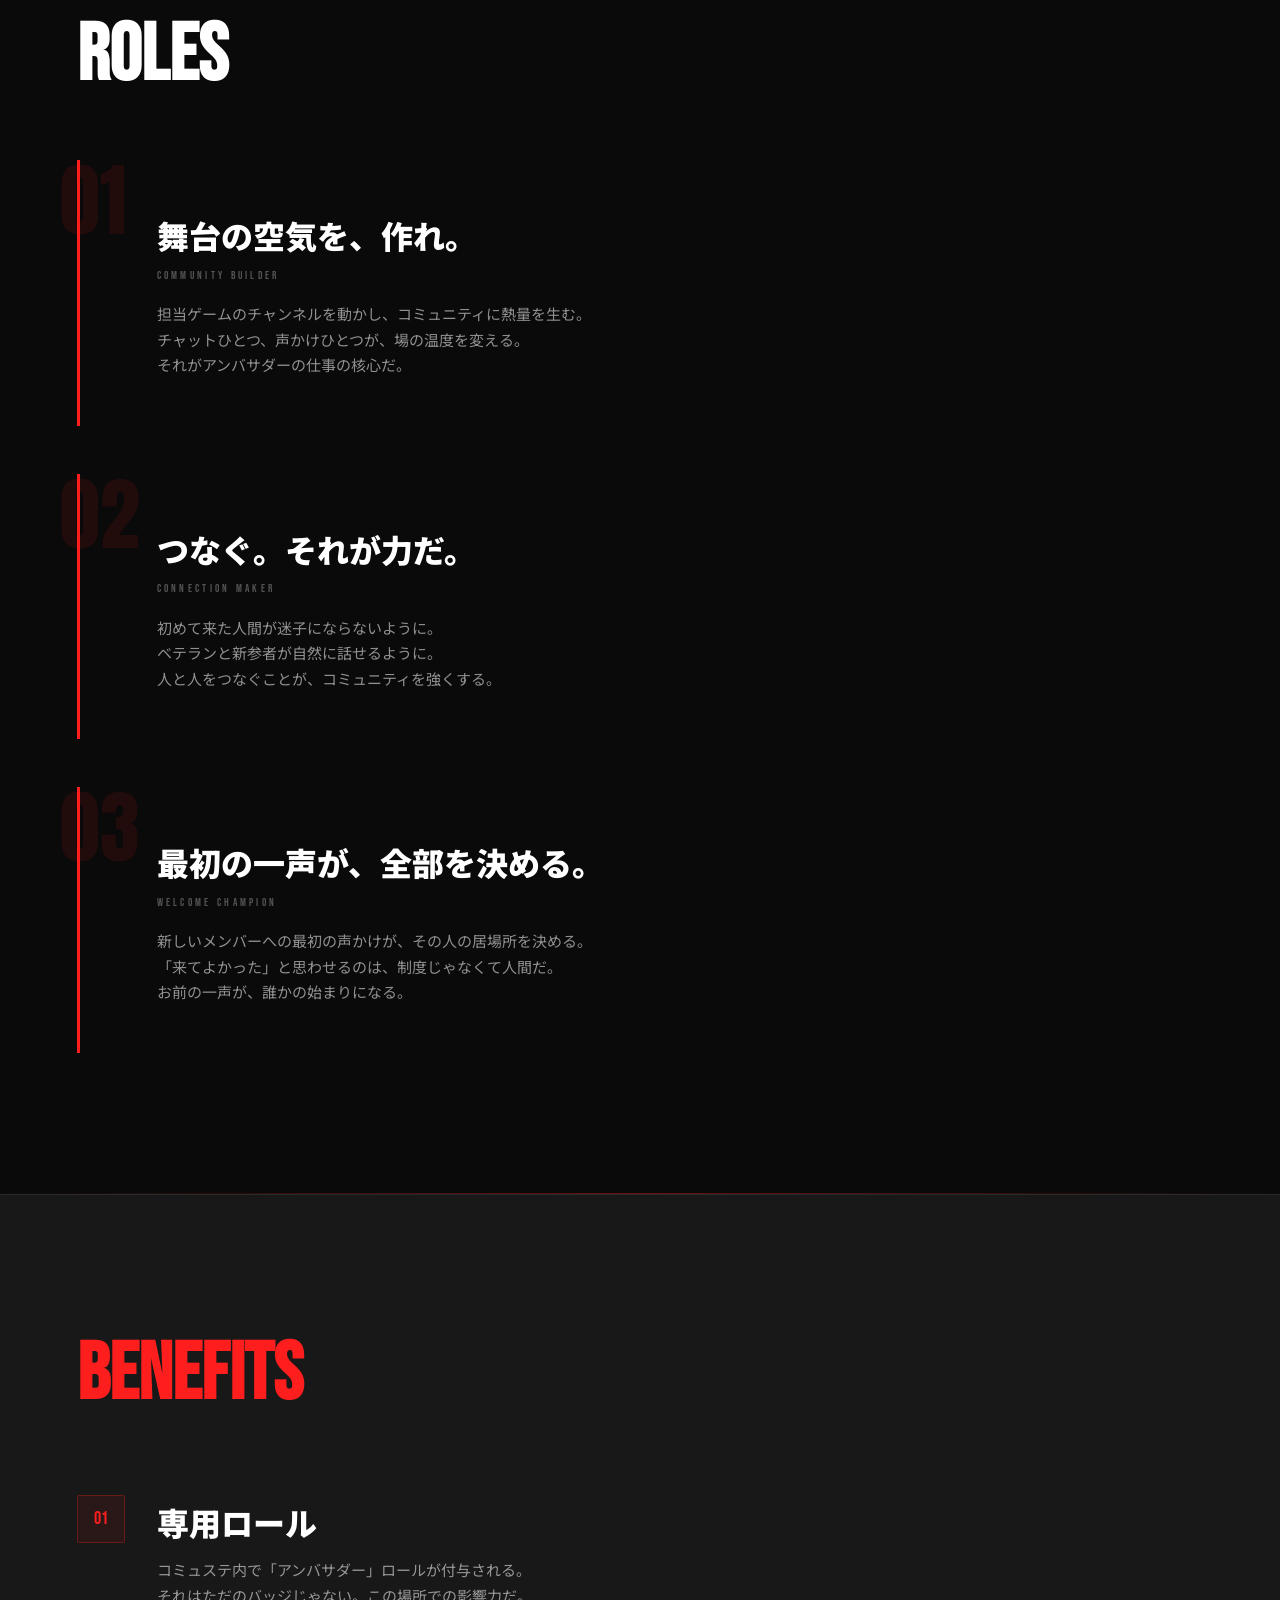
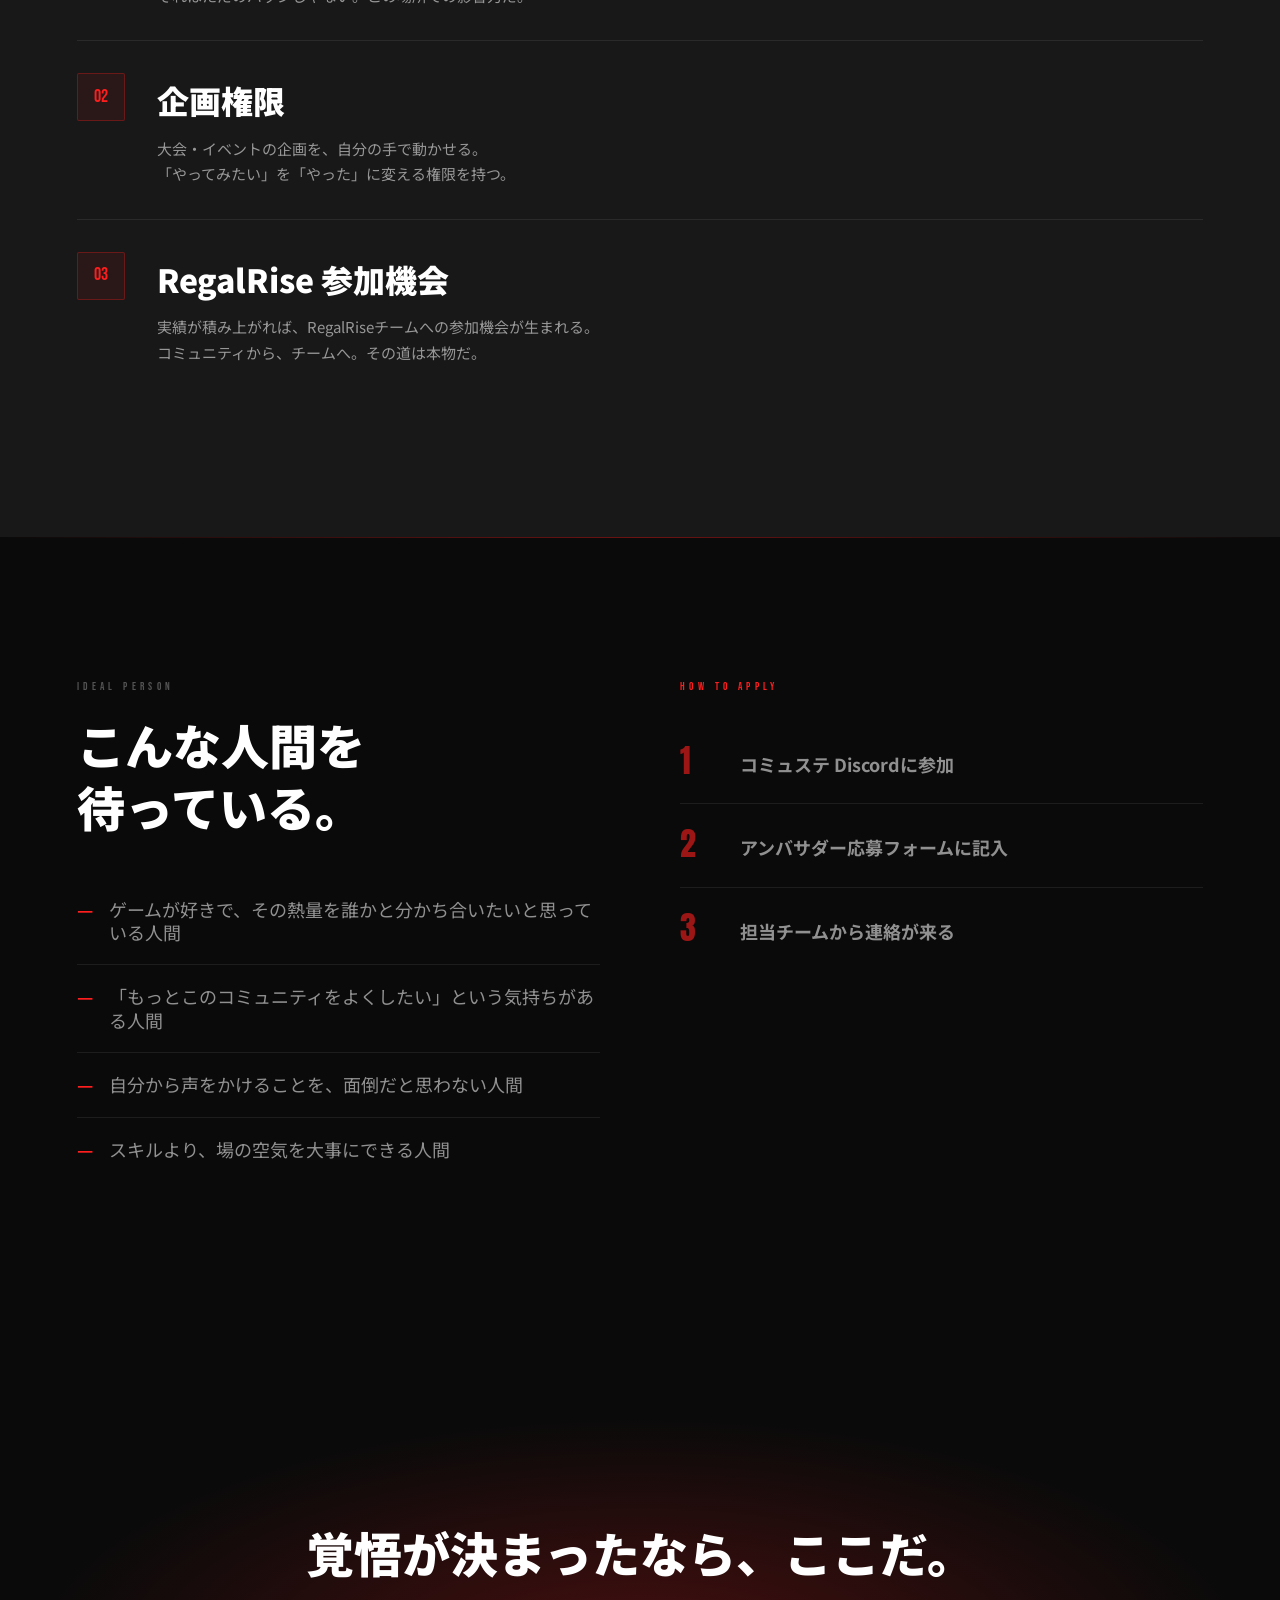
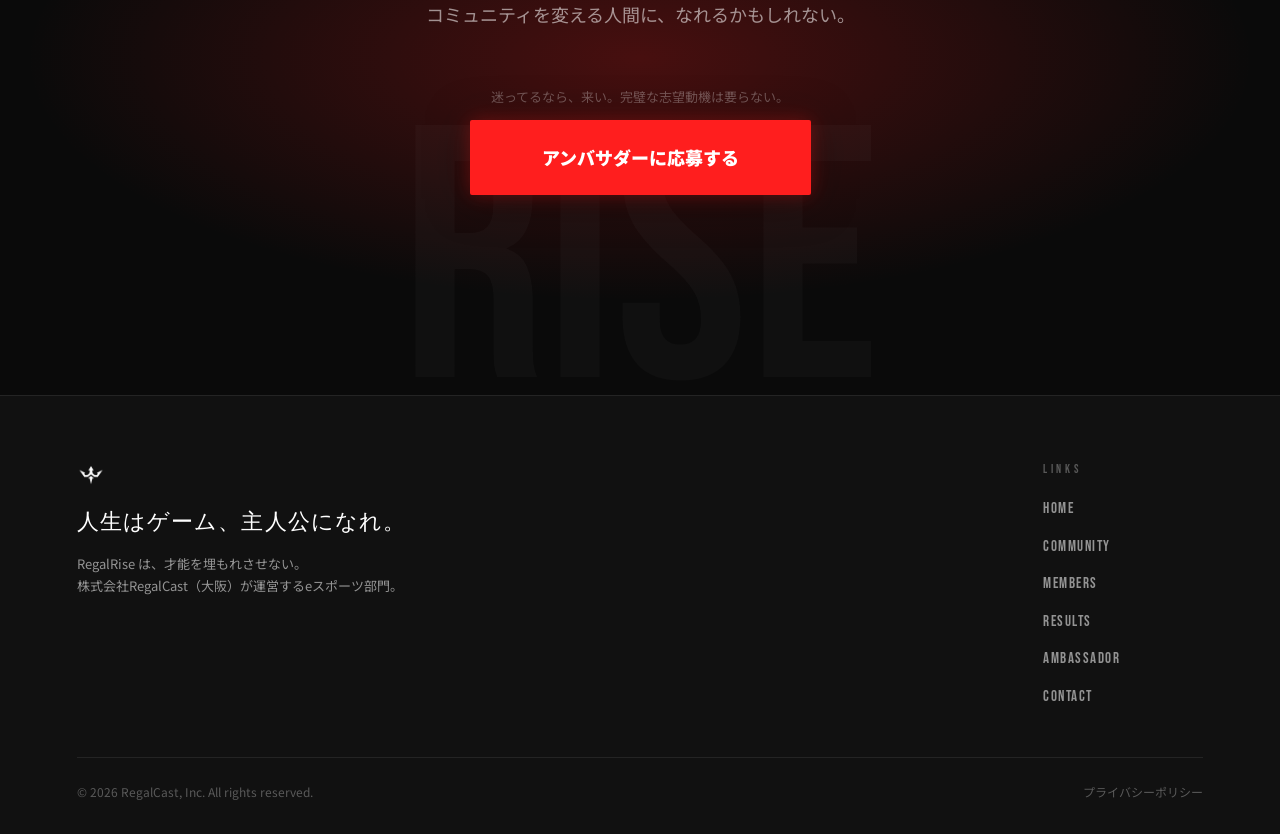
==== commit fed1a81c: "feat: movie.htmlをエントリーポイントに変更 - index.html → movie.html（ブランドムービー）に変更 - 旧index.html → home.htmlにリネーム " ====
--- a/ambassador.html
+++ b/ambassador.html
@@ -510,11 +510,11 @@
 
 <!-- ナビゲーション -->
 <nav class="nav">
-  <a href="index.html" class="nav-logo">
+  <a href="home.html" class="nav-logo">
     <img src="assets/logo/regalrise_logo.png" alt="RegalRise">
   </a>
   <ul class="nav-links">
-    <li><a href="index.html" class="nav-link">HOME</a></li>
+    <li><a href="home.html" class="nav-link">HOME</a></li>
     <li><a href="members.html" class="nav-link">MEMBERS</a></li>
     <li><a href="community.html" class="nav-link">COMMUNITY</a></li>
     <li><a href="results.html" class="nav-link">RESULTS</a></li>
@@ -527,7 +527,7 @@
 
 <!-- モバイルメニュー -->
 <div class="nav-mobile-menu" role="navigation" aria-label="モバイルナビゲーション">
-  <a href="index.html">HOME</a>
+  <a href="home.html">HOME</a>
   <a href="members.html">MEMBERS</a>
   <a href="community.html">COMMUNITY</a>
   <a href="results.html">RESULTS</a>
@@ -720,7 +720,7 @@
       </div>
       <div class="footer-links">
         <p class="footer-nav-label">LINKS</p>
-        <a href="index.html">HOME</a>
+        <a href="home.html">HOME</a>
         <a href="community.html">COMMUNITY</a>
         <a href="members.html">MEMBERS</a>
         <a href="results.html">RESULTS</a>
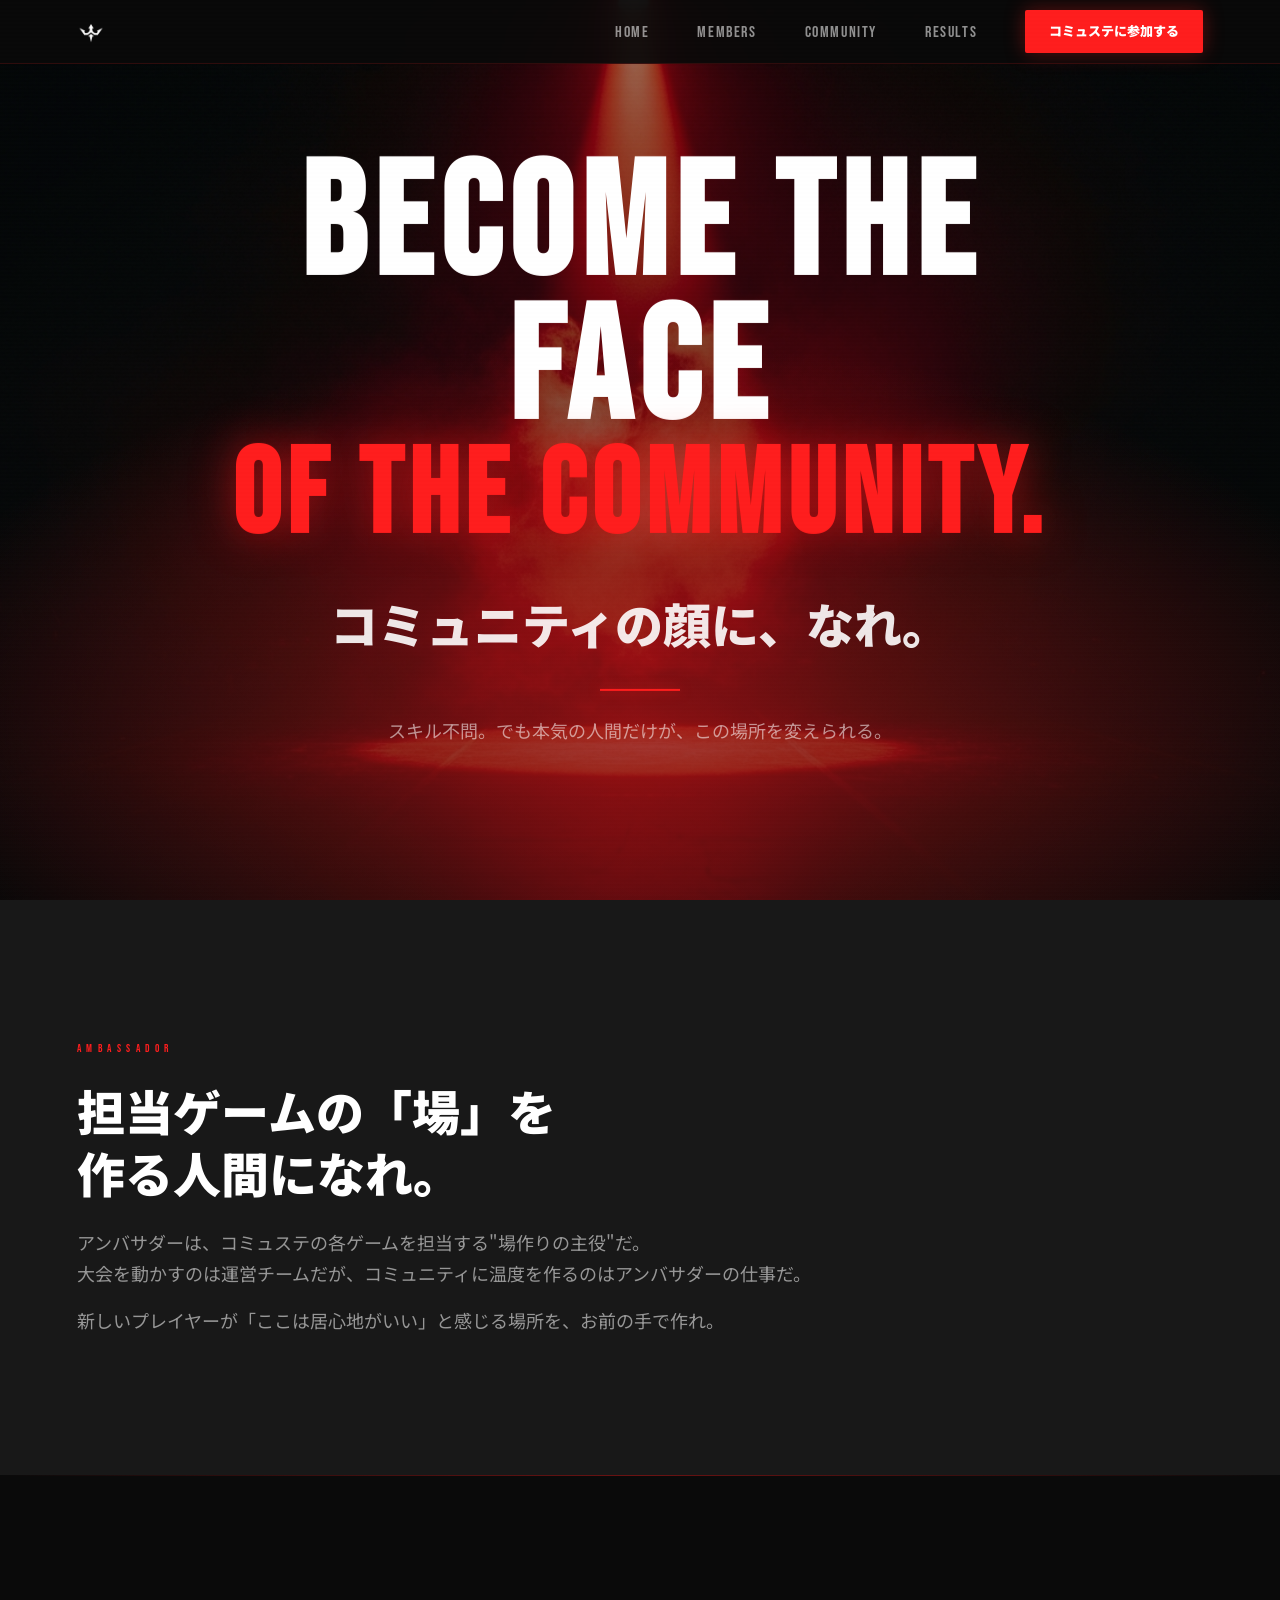
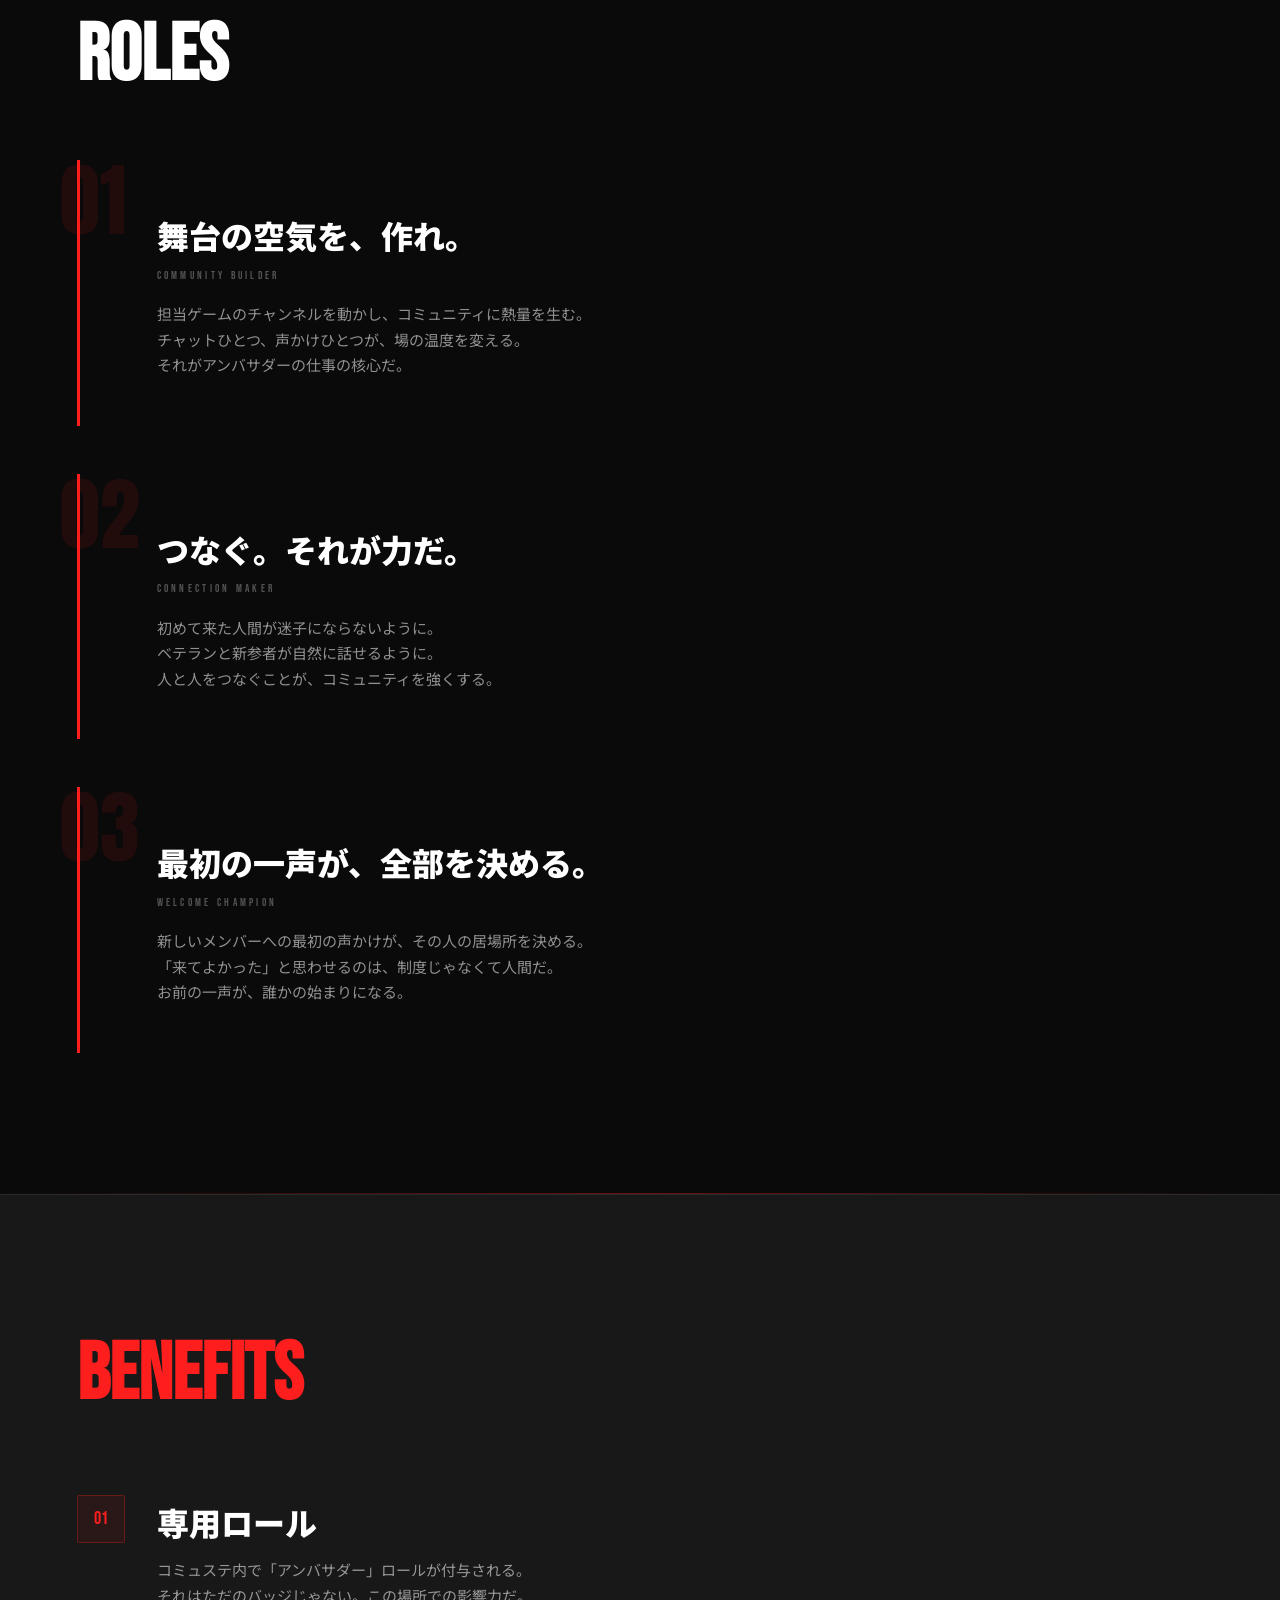
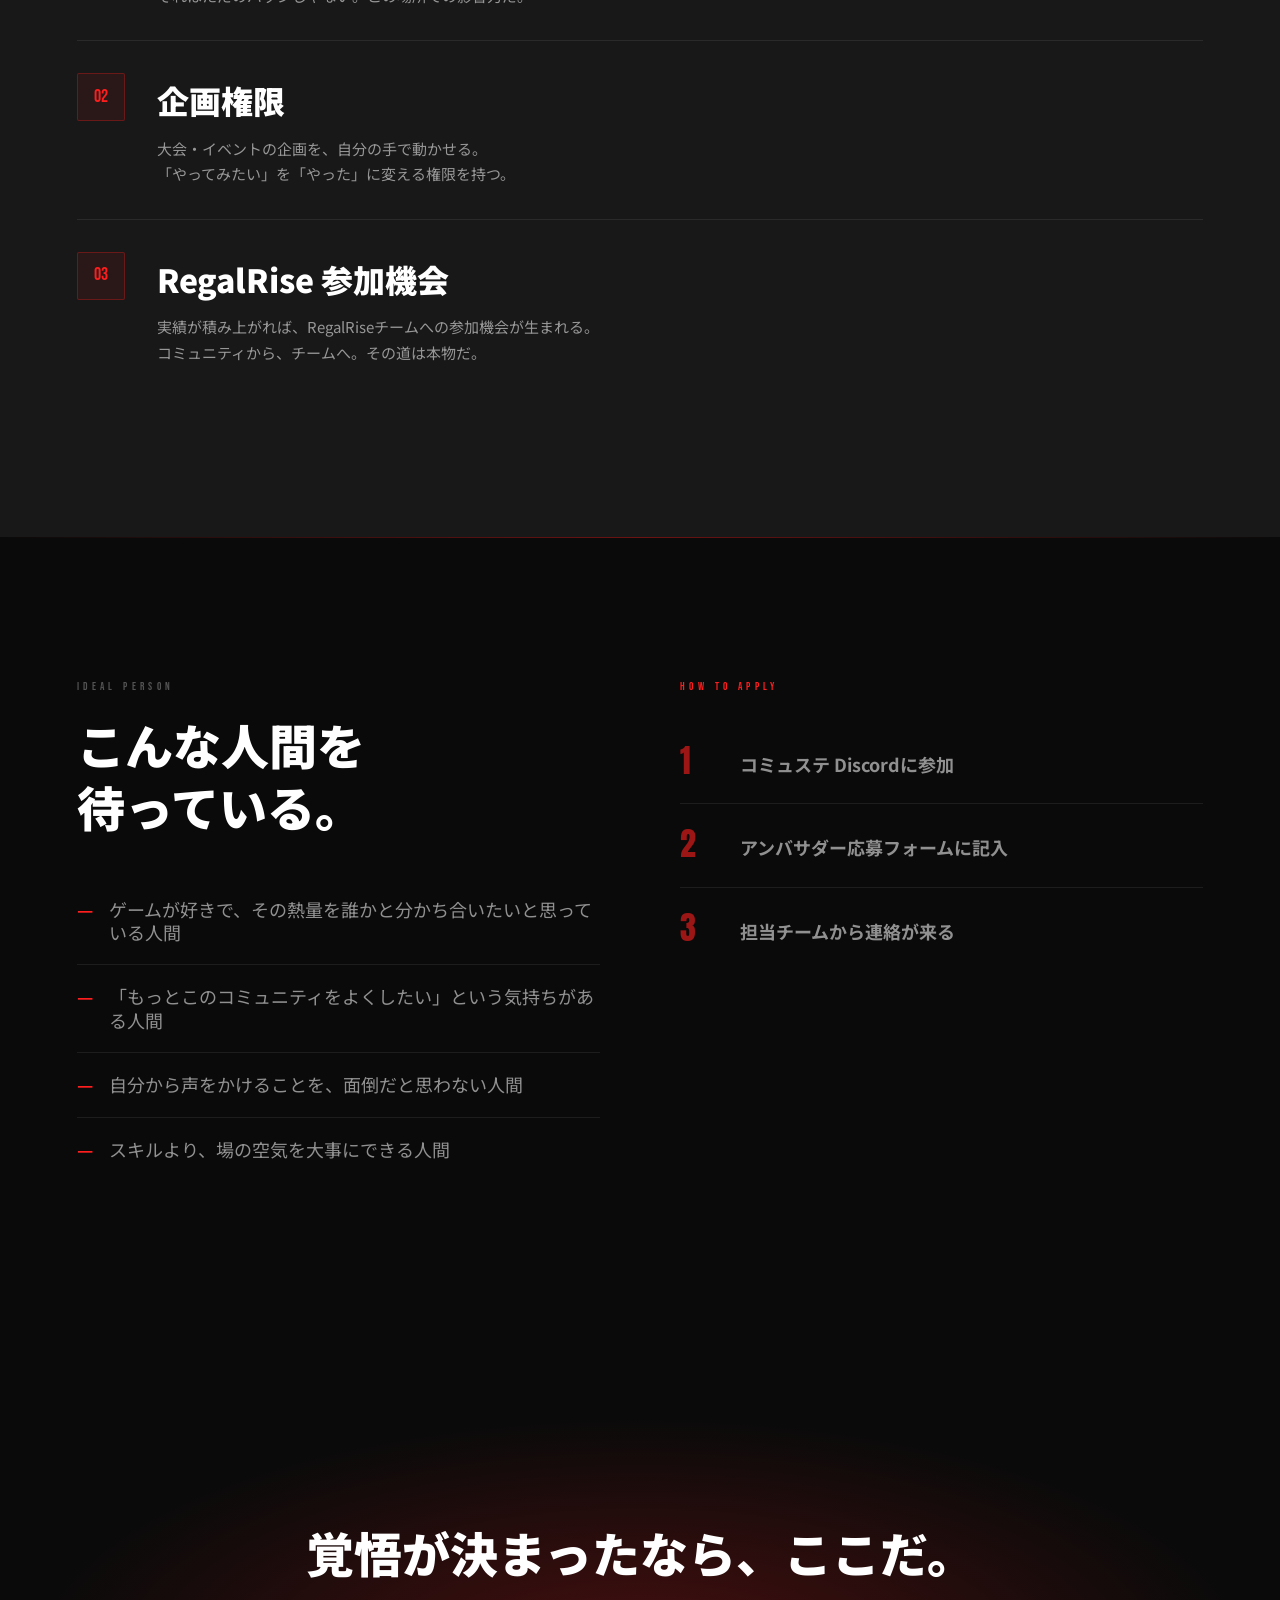
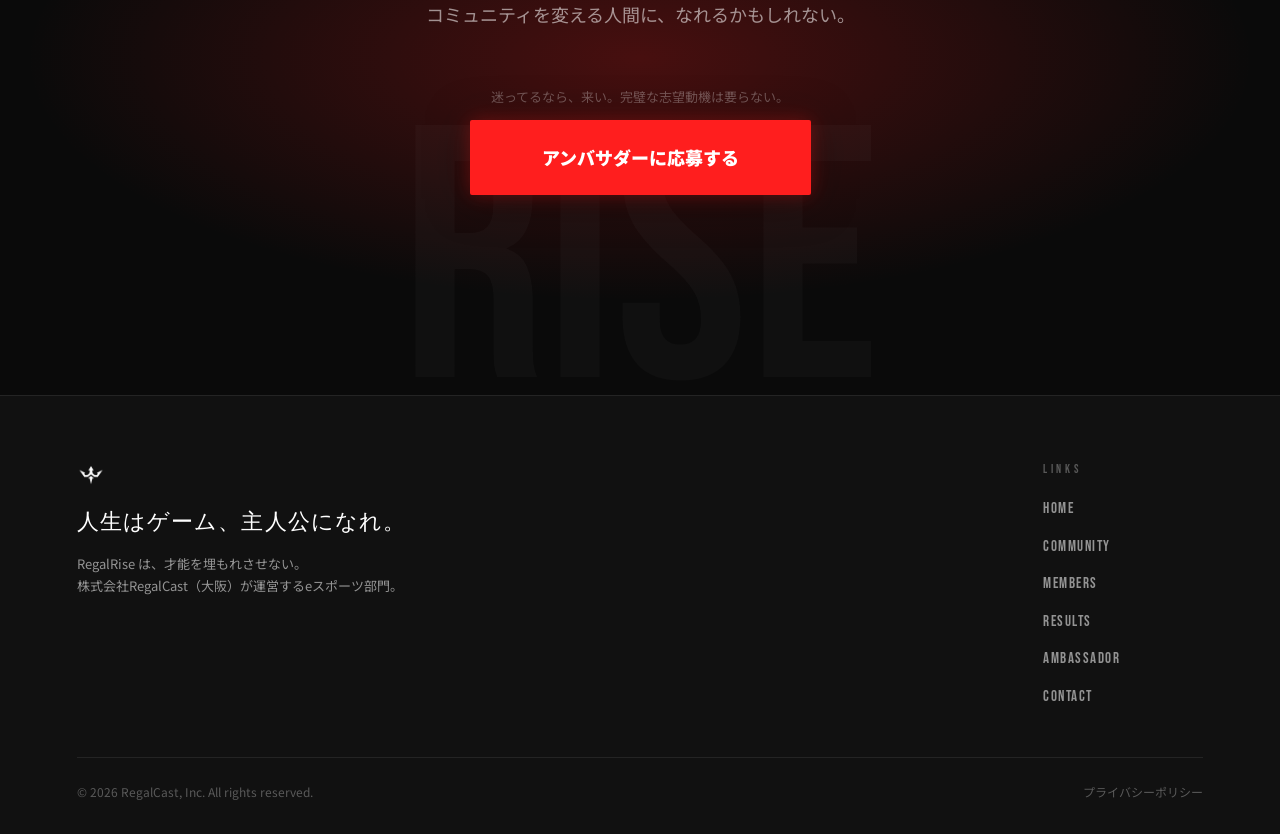
==== commit 4347c874: "fix: ハンバーガーメニューをdisplay切り替え方式に変更 opacity/visibilityではなくdisplay:none/flexで確実に制御。 stopPropagationで外部クリ" ====
--- a/ambassador.html
+++ b/ambassador.html
@@ -739,26 +739,33 @@
 <script src="assets/js/scroll-anim.js"></script>
 <script>
   // ハンバーガーメニュー
-  const hamburger = document.querySelector('.nav-hamburger');
-  const mobileMenu = document.querySelector('.nav-mobile-menu');
-  if (hamburger && mobileMenu) {
-    hamburger.addEventListener('click', function () {
-      const isOpen = mobileMenu.classList.toggle('open');
+  (function() {
+    var hamburger = document.querySelector('.nav-hamburger');
+    var mobileMenu = document.querySelector('.nav-mobile-menu');
+    if (!hamburger || !mobileMenu) return;
+
+    hamburger.addEventListener('click', function(e) {
+      e.stopPropagation();
+      var isOpen = mobileMenu.classList.toggle('open');
       hamburger.setAttribute('aria-expanded', String(isOpen));
     });
+
     mobileMenu.querySelectorAll('a').forEach(function(link) {
       link.addEventListener('click', function() {
         mobileMenu.classList.remove('open');
         hamburger.setAttribute('aria-expanded', 'false');
       });
     });
+
     document.addEventListener('click', function(e) {
-      if (!hamburger.contains(e.target) && !mobileMenu.contains(e.target)) {
+      if (mobileMenu.classList.contains('open') &&
+          !hamburger.contains(e.target) &&
+          !mobileMenu.contains(e.target)) {
         mobileMenu.classList.remove('open');
         hamburger.setAttribute('aria-expanded', 'false');
       }
     });
-  }
+  })();
 </script>
 </body>
 </html>
--- a/assets/css/nav.css
+++ b/assets/css/nav.css
@@ -96,14 +96,18 @@
   flex-direction: column;
   justify-content: center;
   gap: 5px;
-  width: 36px;
-  height: 36px;
-  margin-left: 12px;
+  width: 44px;
+  height: 44px;
+  margin-left: 8px;
   background: none;
   border: none;
   cursor: pointer;
-  padding: 4px;
+  padding: 8px;
   flex-shrink: 0;
+  -webkit-tap-highlight-color: transparent;
+  touch-action: manipulation;
+  position: relative;
+  z-index: 200;
 }
 
 .nav-hamburger span {
@@ -130,32 +134,25 @@
 
 /* ─── モバイルメニュー ─── */
 .nav-mobile-menu {
+  display: none;
   position: fixed;
-  top: 64px;
+  top: 56px;
   left: 0;
   right: 0;
+  width: 100%;
   background: rgba(10,10,10,0.98);
   backdrop-filter: blur(16px);
   -webkit-backdrop-filter: blur(16px);
   border-bottom: 1px solid rgba(255,30,30,0.3);
   padding: 24px clamp(20px, 6vw, 80px) 32px;
-  z-index: 150;
+  z-index: 190;
   flex-direction: column;
   gap: 0;
-  /* アニメーション用 */
+  box-sizing: border-box;
+}
+
+.nav-mobile-menu.open {
   display: flex;
-  opacity: 0;
-  visibility: hidden;
-  transform: translateY(-8px);
-  transition: opacity 0.25s ease, transform 0.25s ease, visibility 0.25s;
-  pointer-events: none;
-}
-
-.nav-mobile-menu.open {
-  opacity: 1;
-  visibility: visible;
-  transform: translateY(0);
-  pointer-events: auto;
 }
 
 .nav-mobile-menu a {
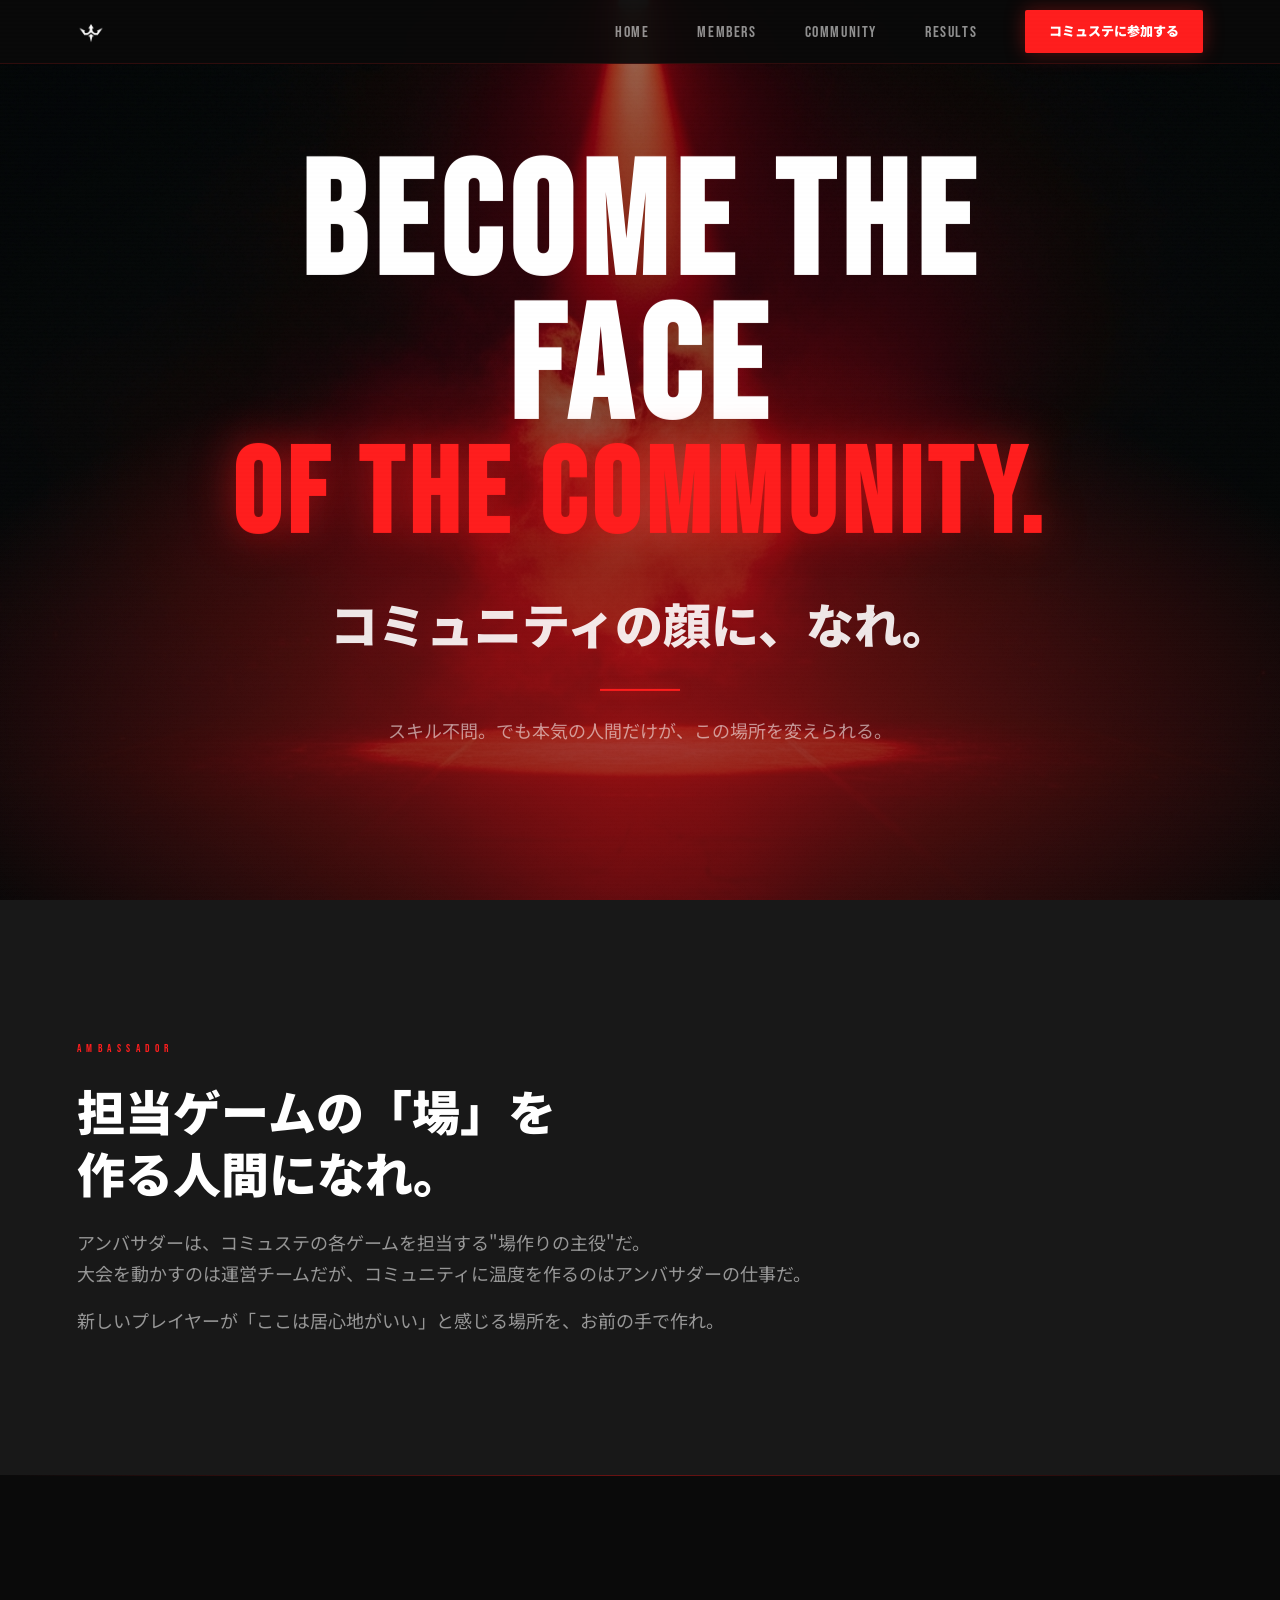
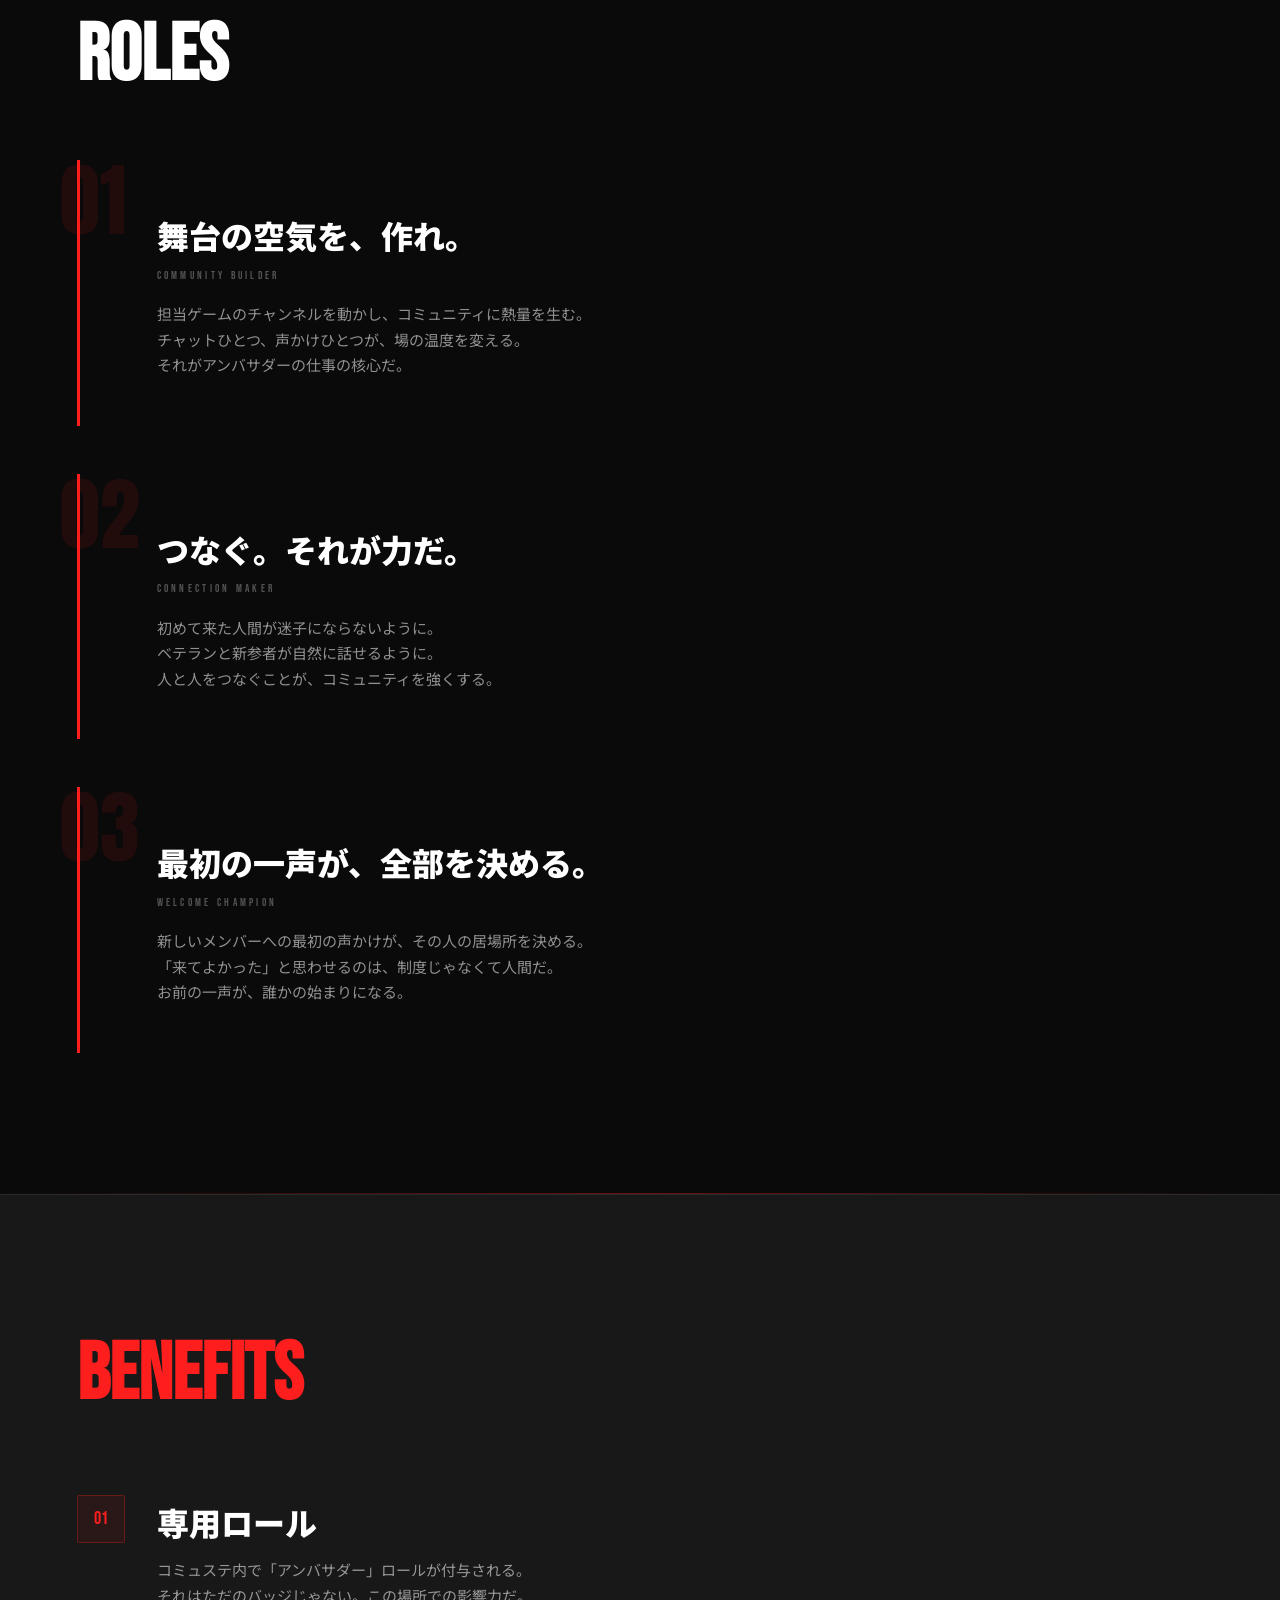
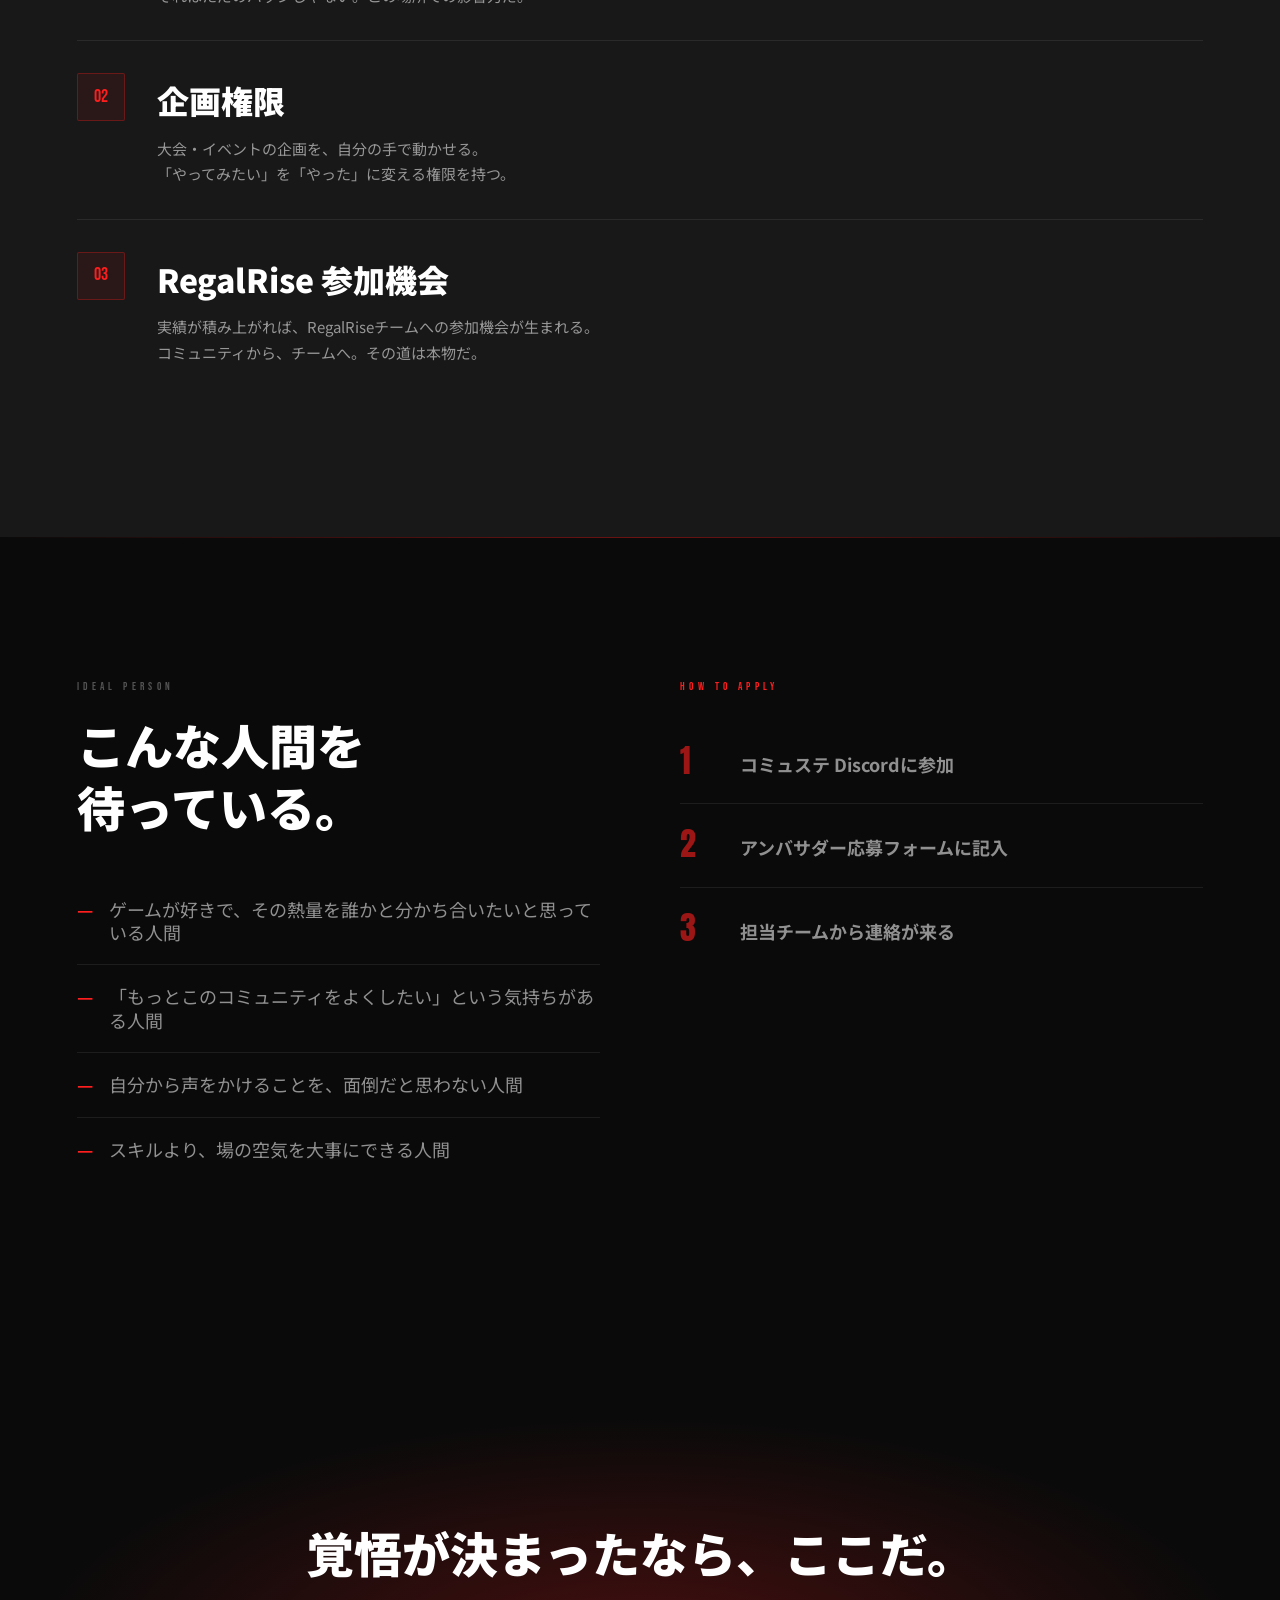
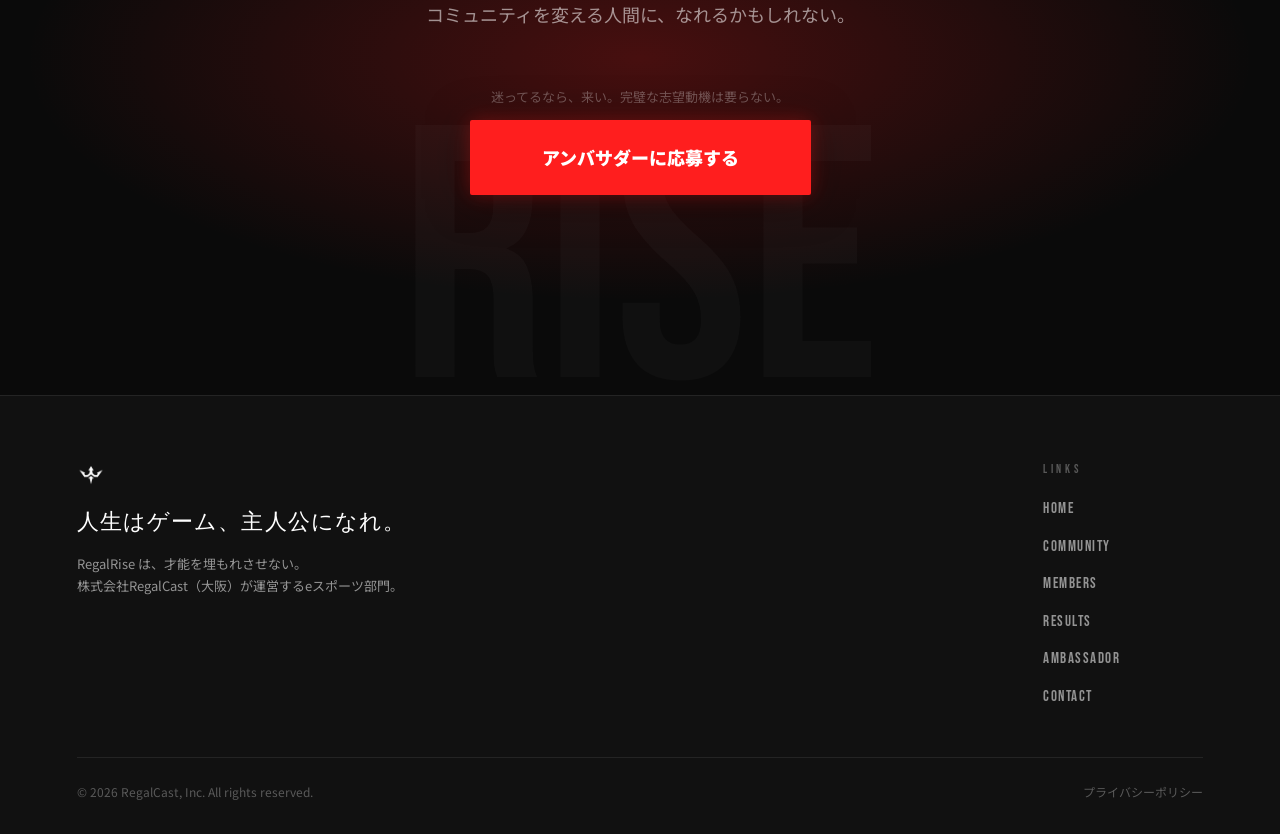
==== commit 16b7ef3f: "fix: ハンバーガーをnav.jsに一元化・メンバーカードをシンプル化 - nav.js新設: style.display直接制御+touchend対応で確実に動作 - 全ページのインラインハンバー" ====
--- a/ambassador.html
+++ b/ambassador.html
@@ -738,34 +738,7 @@
 <script src="assets/js/noise.js"></script>
 <script src="assets/js/scroll-anim.js"></script>
 <script>
-  // ハンバーガーメニュー
-  (function() {
-    var hamburger = document.querySelector('.nav-hamburger');
-    var mobileMenu = document.querySelector('.nav-mobile-menu');
-    if (!hamburger || !mobileMenu) return;
-
-    hamburger.addEventListener('click', function(e) {
-      e.stopPropagation();
-      var isOpen = mobileMenu.classList.toggle('open');
-      hamburger.setAttribute('aria-expanded', String(isOpen));
-    });
-
-    mobileMenu.querySelectorAll('a').forEach(function(link) {
-      link.addEventListener('click', function() {
-        mobileMenu.classList.remove('open');
-        hamburger.setAttribute('aria-expanded', 'false');
-      });
-    });
-
-    document.addEventListener('click', function(e) {
-      if (mobileMenu.classList.contains('open') &&
-          !hamburger.contains(e.target) &&
-          !mobileMenu.contains(e.target)) {
-        mobileMenu.classList.remove('open');
-        hamburger.setAttribute('aria-expanded', 'false');
-      }
-    });
-  })();
 </script>
+  <script src="assets/js/nav.js"></script>
 </body>
 </html>
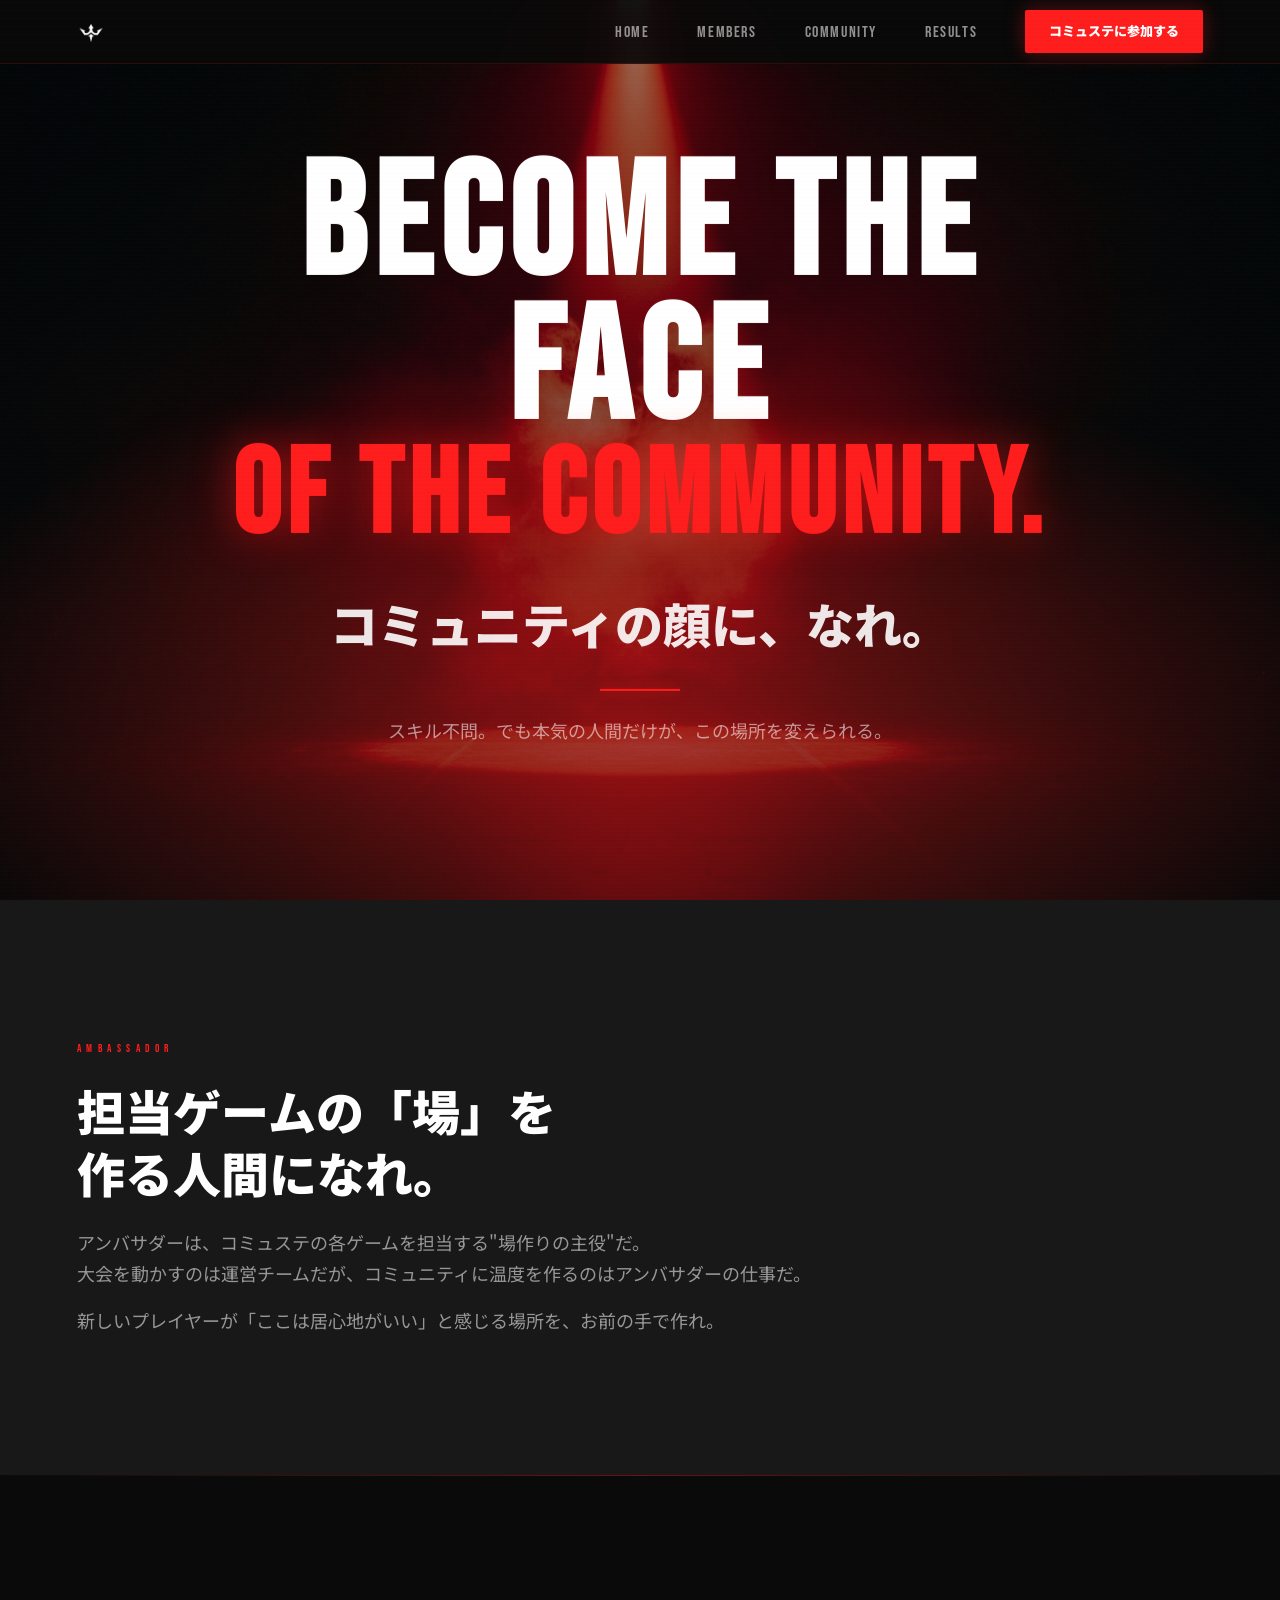
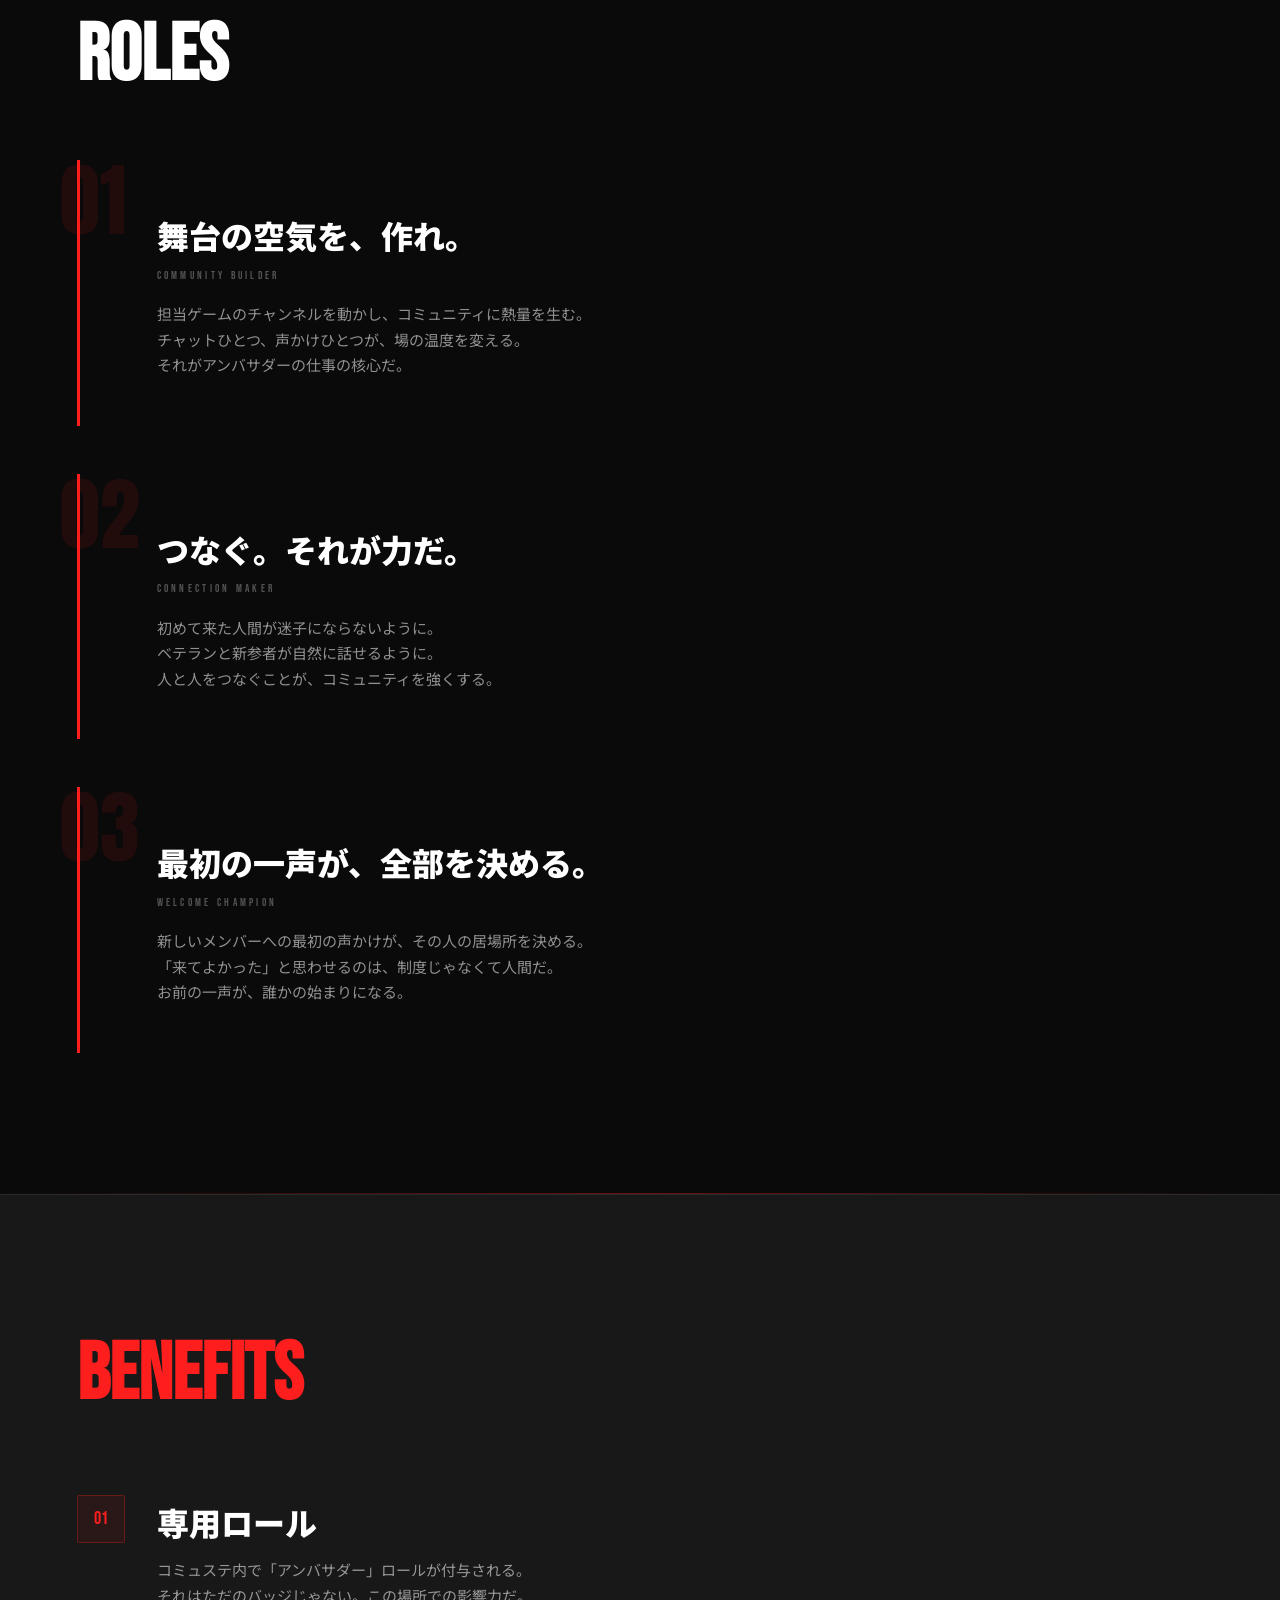
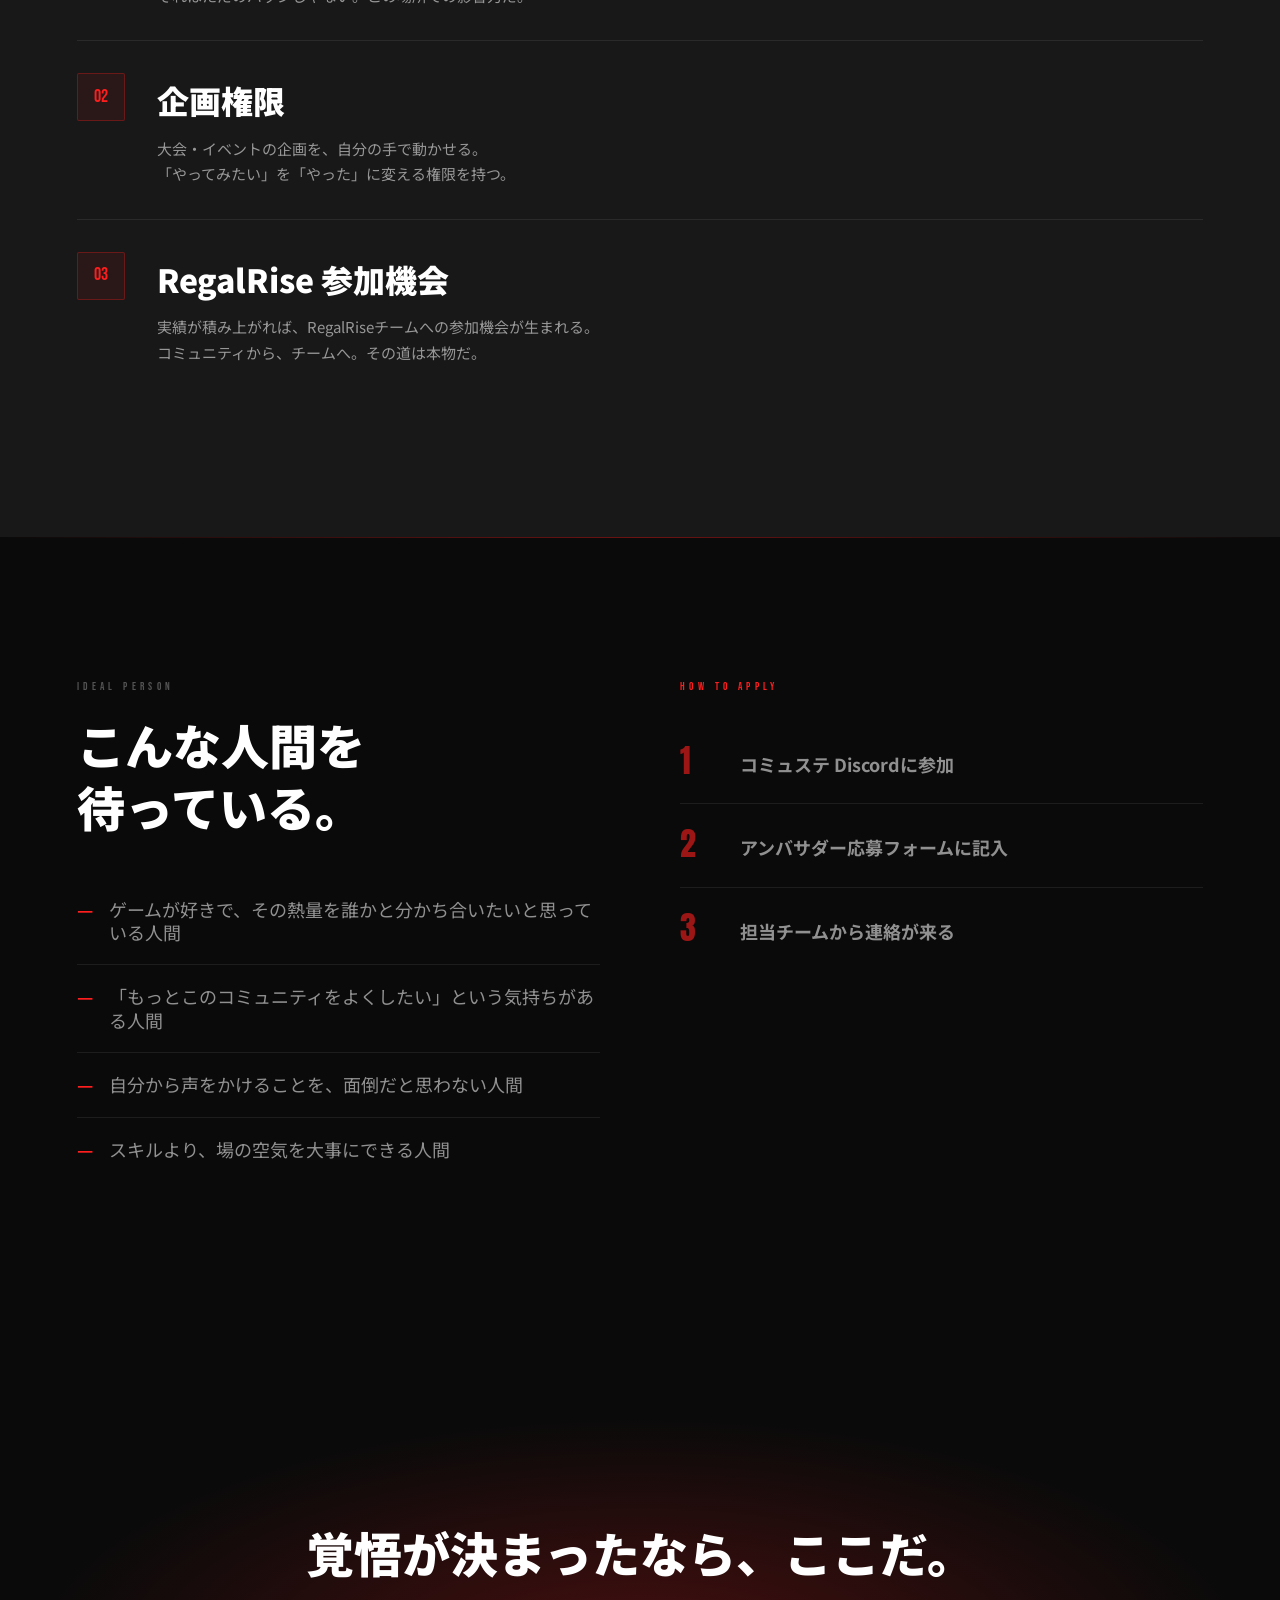
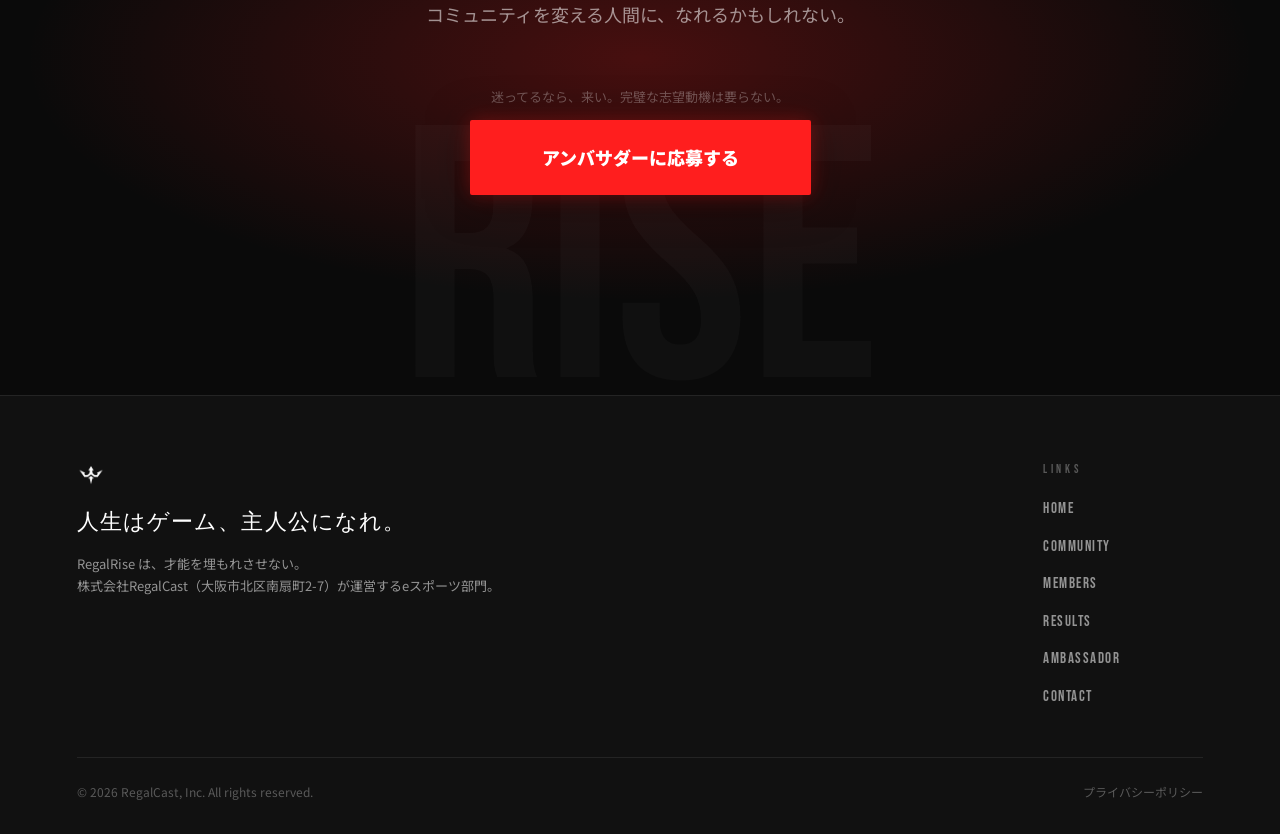
==== commit 09925f49: "feat: 所在地を大阪市北区南扇町2-7に設定 Co-Authored-By: Claude Sonnet 4.6 <noreply@anthropic.com>" ====
--- a/ambassador.html
+++ b/ambassador.html
@@ -716,7 +716,7 @@
       <div class="footer-brand">
         <img src="assets/logo/regalrise_logo.png" class="footer-logo" alt="RegalRise">
         <p class="footer-tagline">人生はゲーム、主人公になれ。</p>
-        <p class="footer-desc">RegalRise は、才能を埋もれさせない。<br>株式会社RegalCast（大阪）が運営するeスポーツ部門。</p>
+        <p class="footer-desc">RegalRise は、才能を埋もれさせない。<br>株式会社RegalCast（大阪市北区南扇町2-7）が運営するeスポーツ部門。</p>
       </div>
       <div class="footer-links">
         <p class="footer-nav-label">LINKS</p>
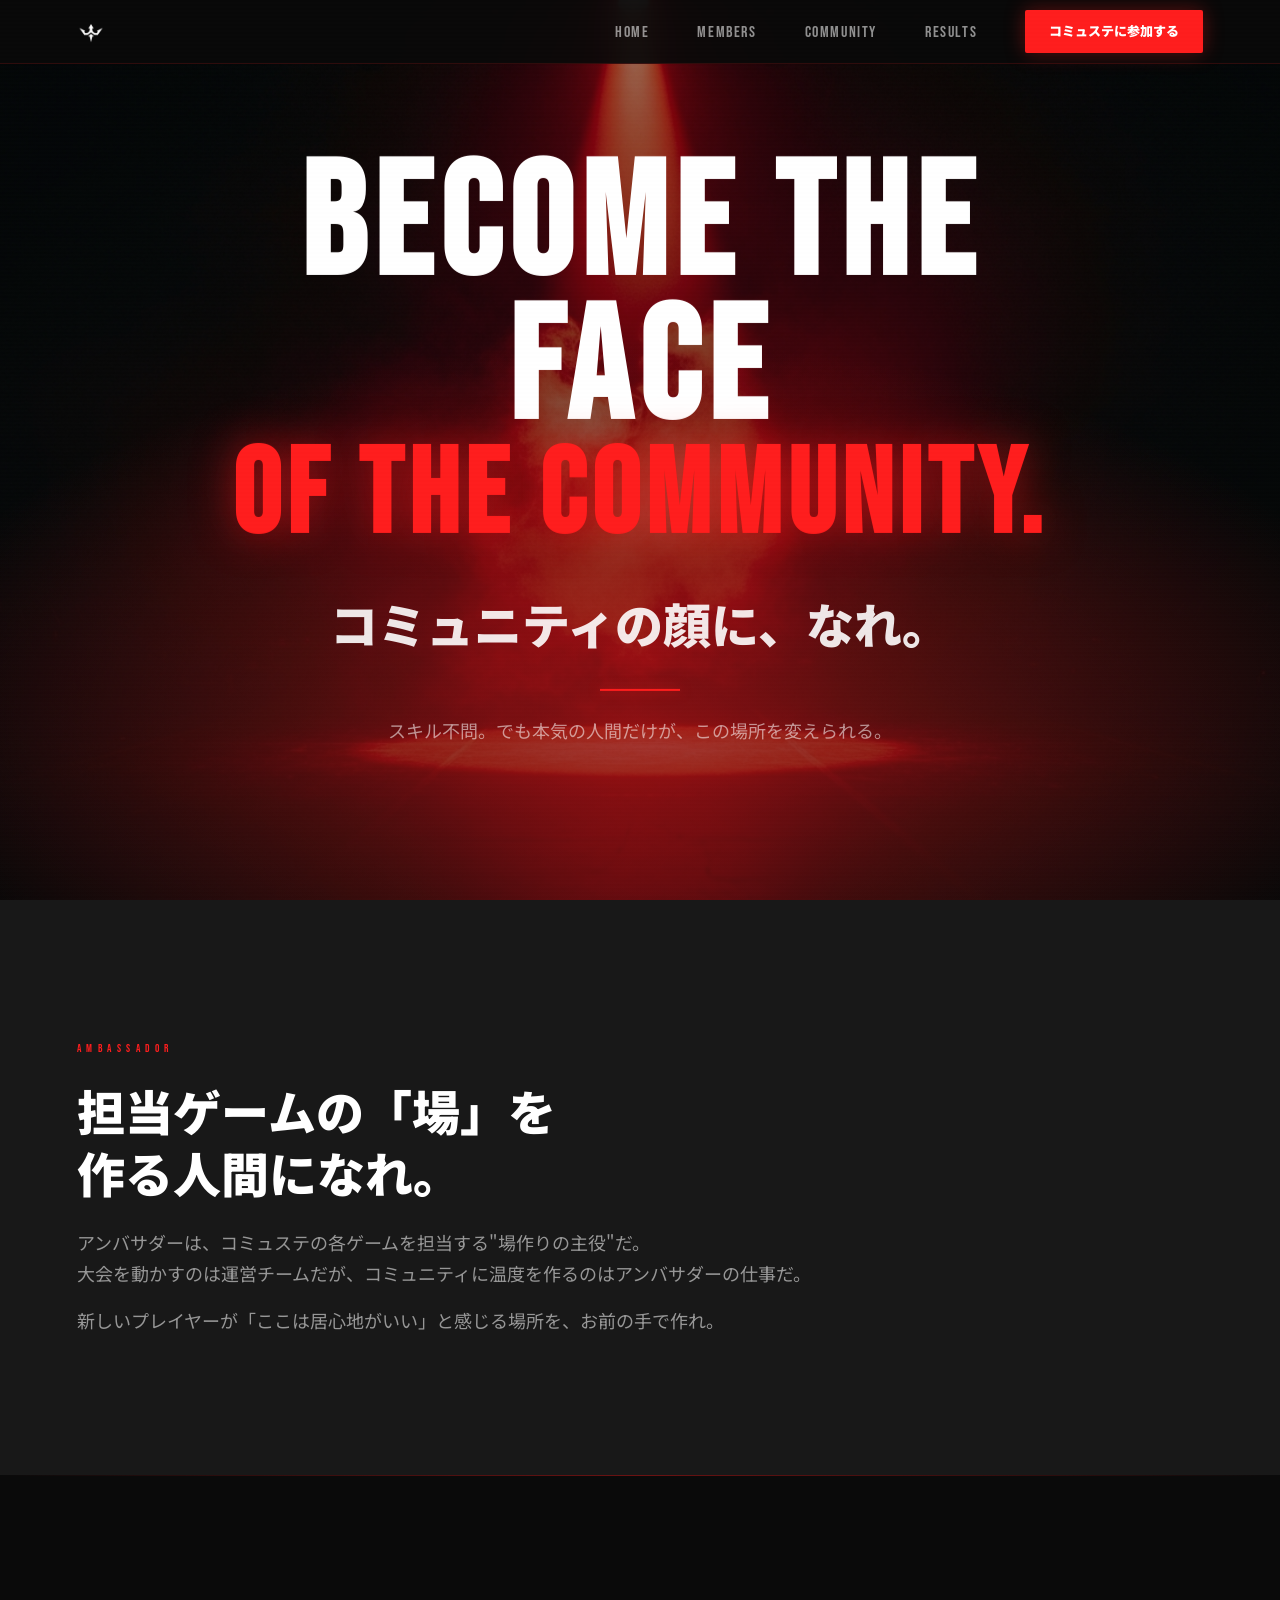
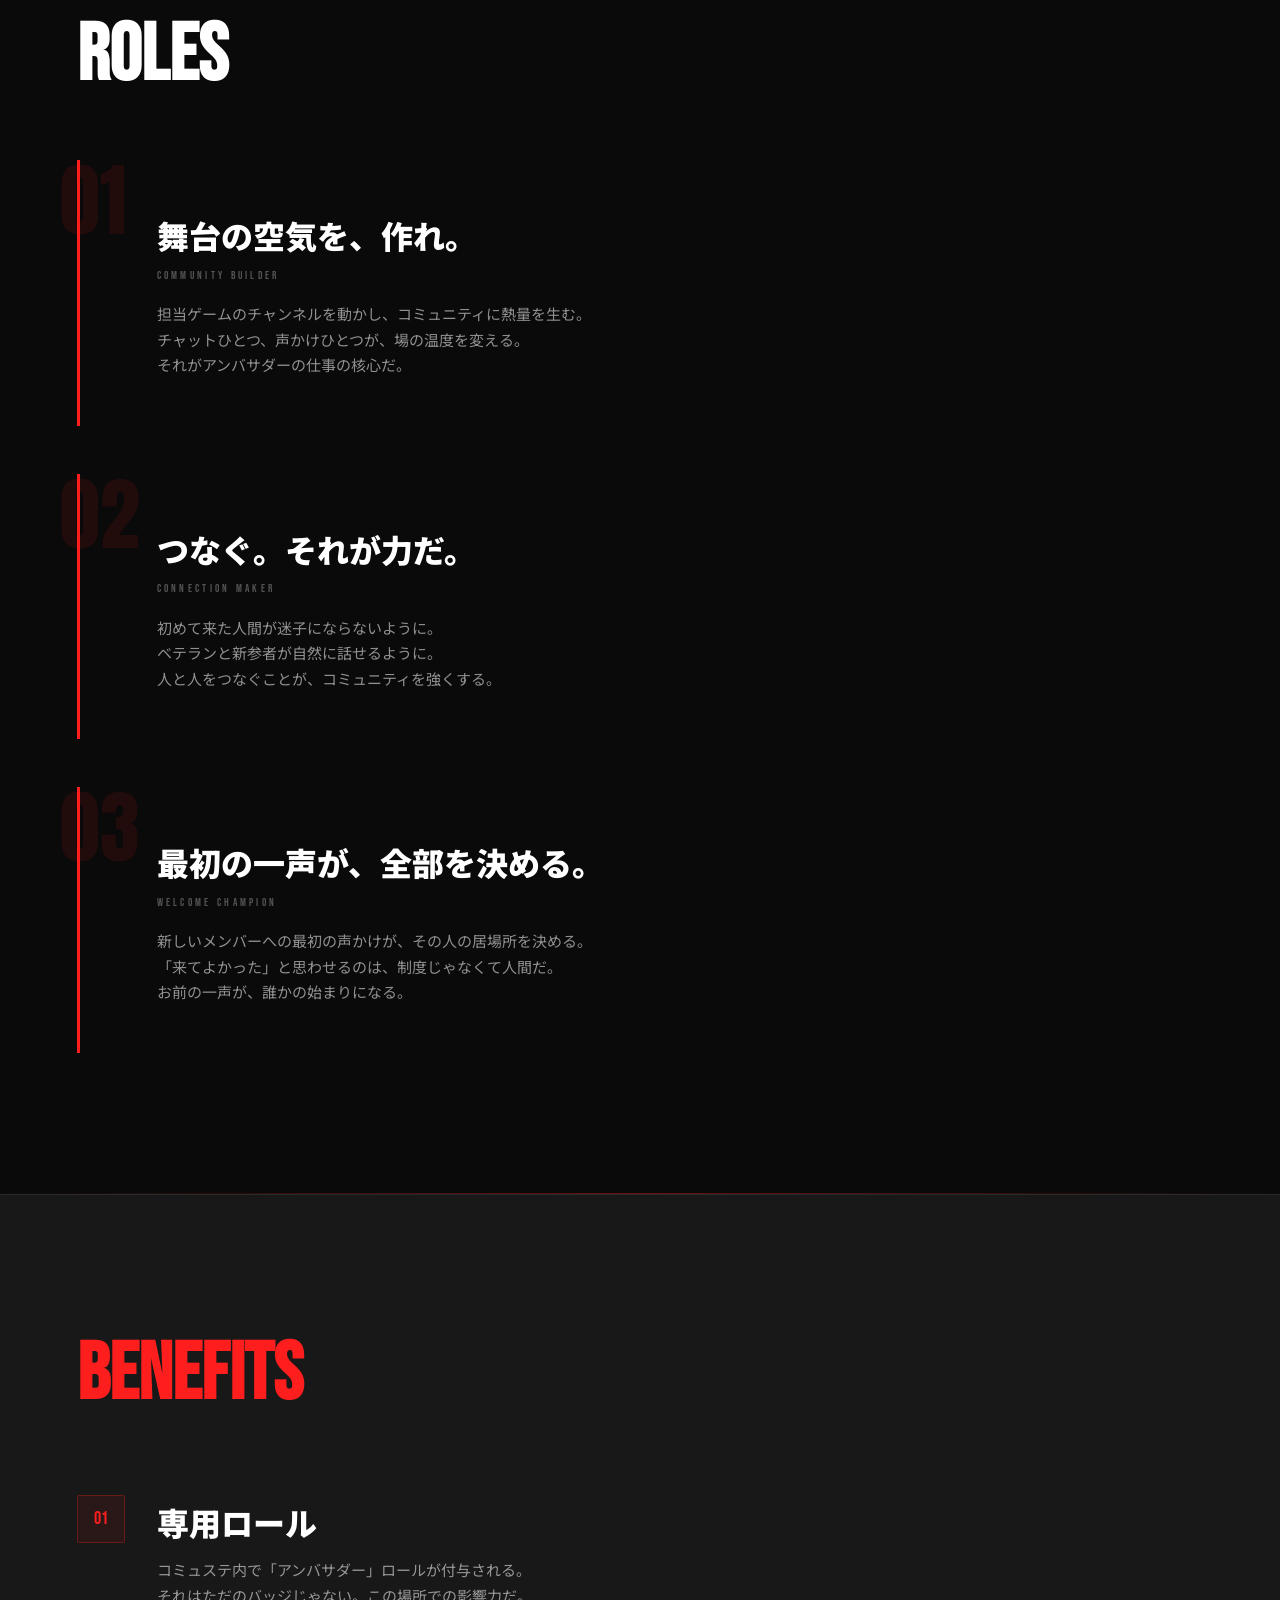
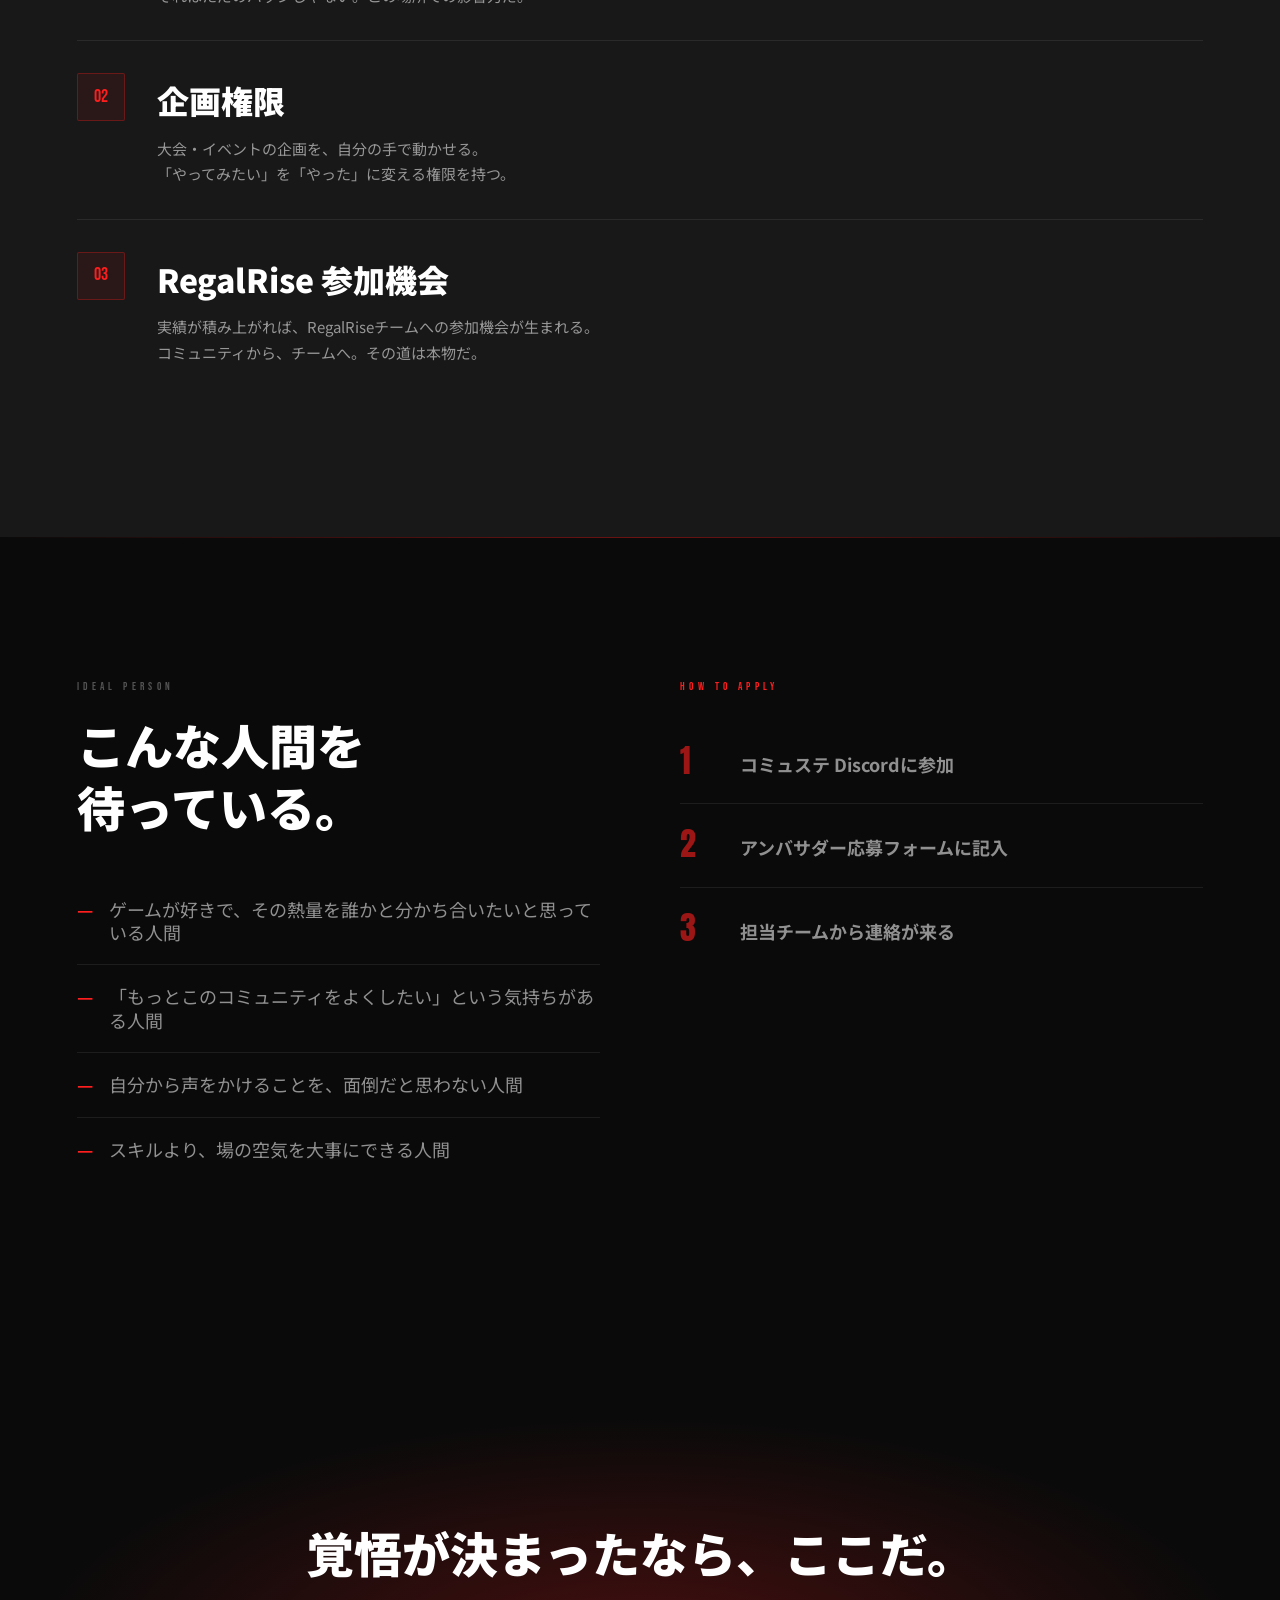
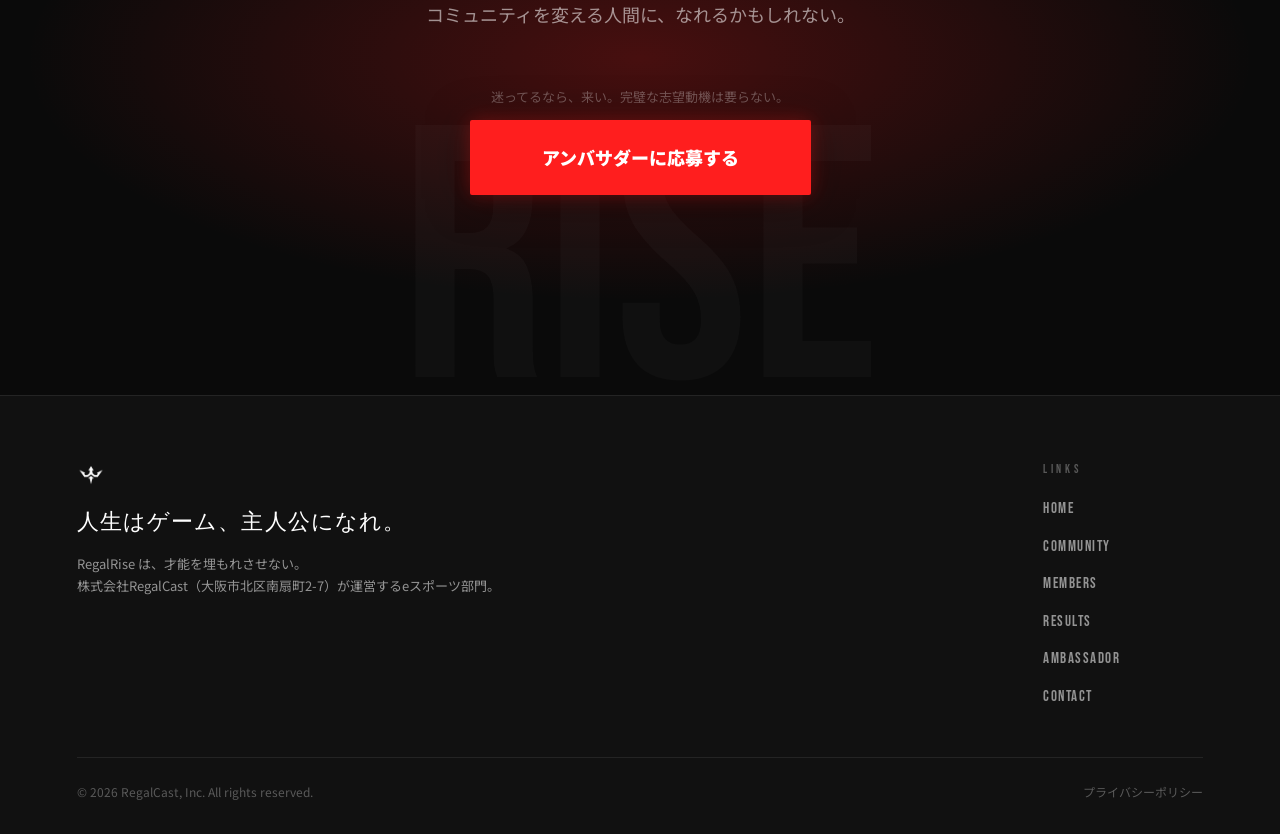
==== commit 151ac733: "fix: スマホ表示の改行・横スクロール問題を全修正 - base.css: html に overflow-x: hidden 追加で横スクロール根絶 - home.html: member-car" ====
--- a/ambassador.html
+++ b/ambassador.html
@@ -499,6 +499,8 @@
         width: 100%;
         justify-content: center;
       }
+    
+      .ambassador-hero-text .hero-main-en, .hero-main-en { font-size: clamp(36px, 10vw, 160px); }
     }
   </style>
 </head>
--- a/assets/css/base.css
+++ b/assets/css/base.css
@@ -12,6 +12,7 @@
 html {
   font-size: 16px;
   scroll-behavior: smooth;
+  overflow-x: hidden;
 }
 
 body {
